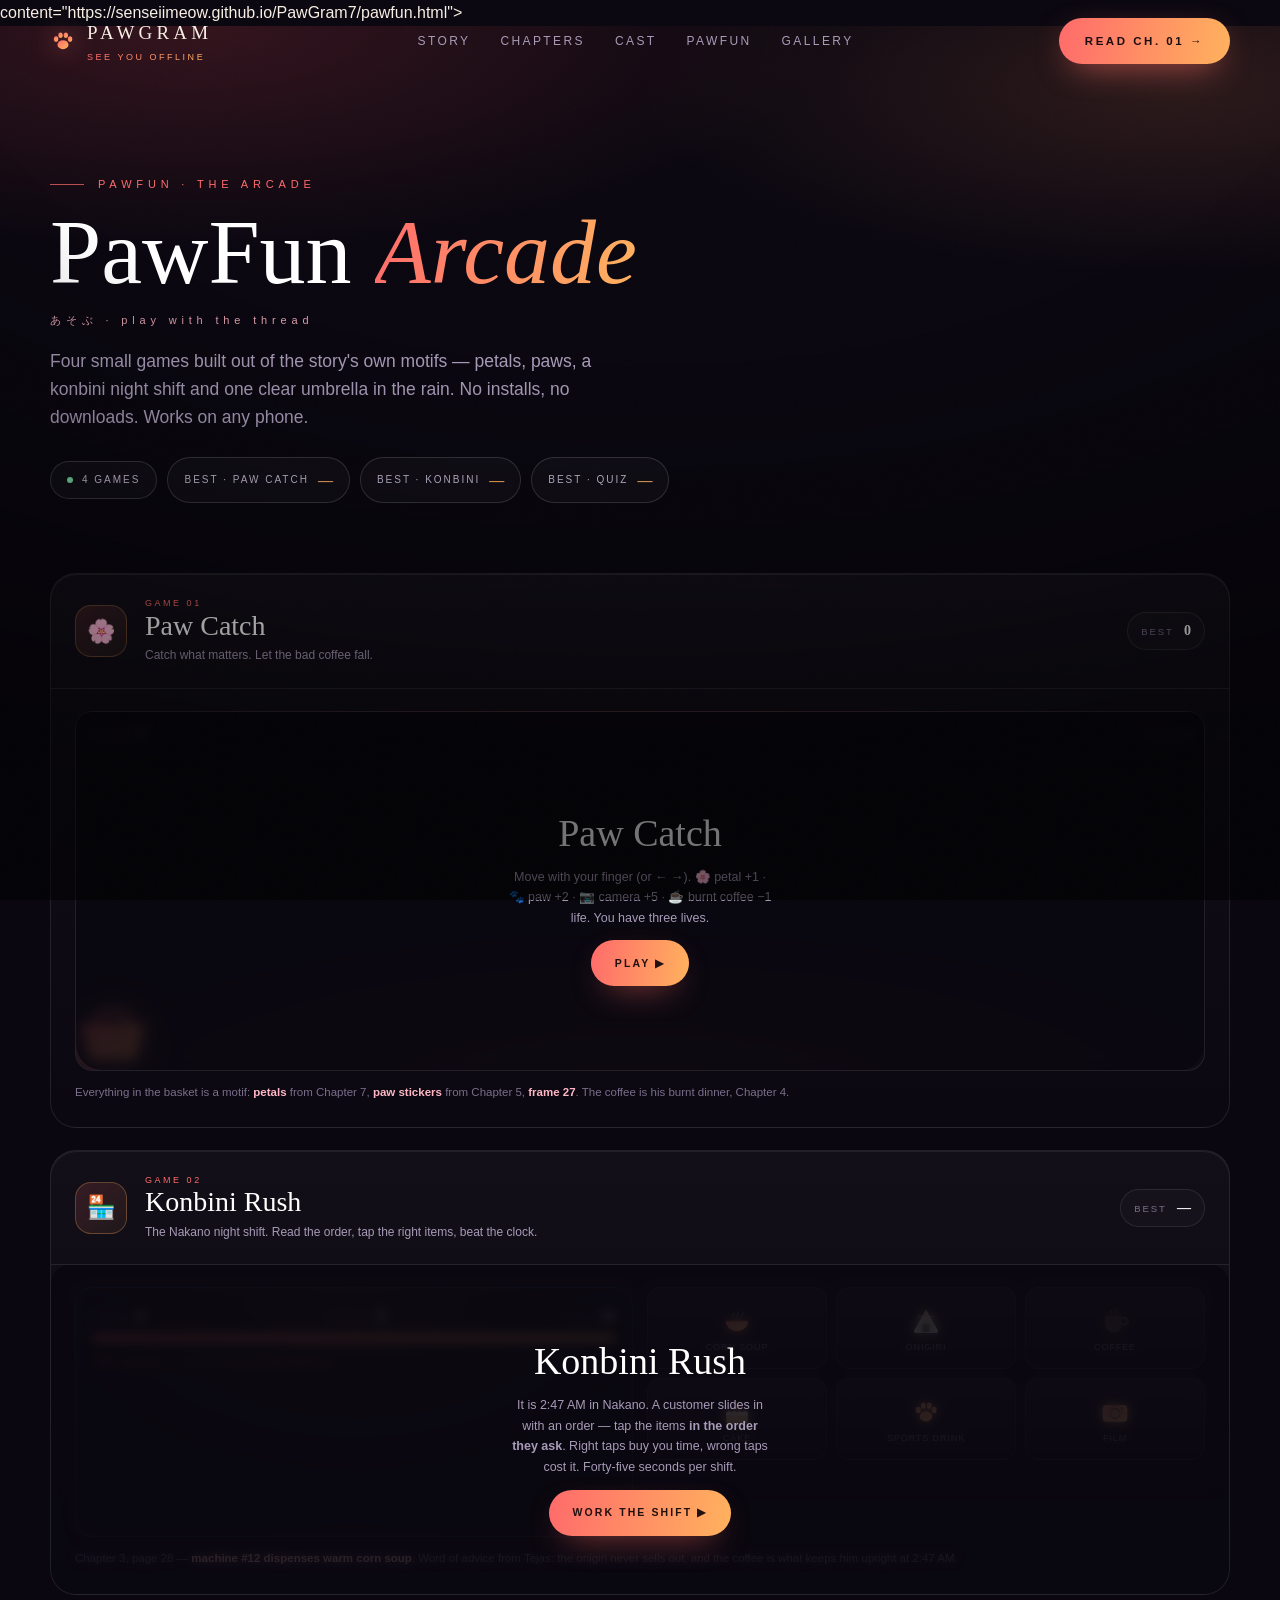
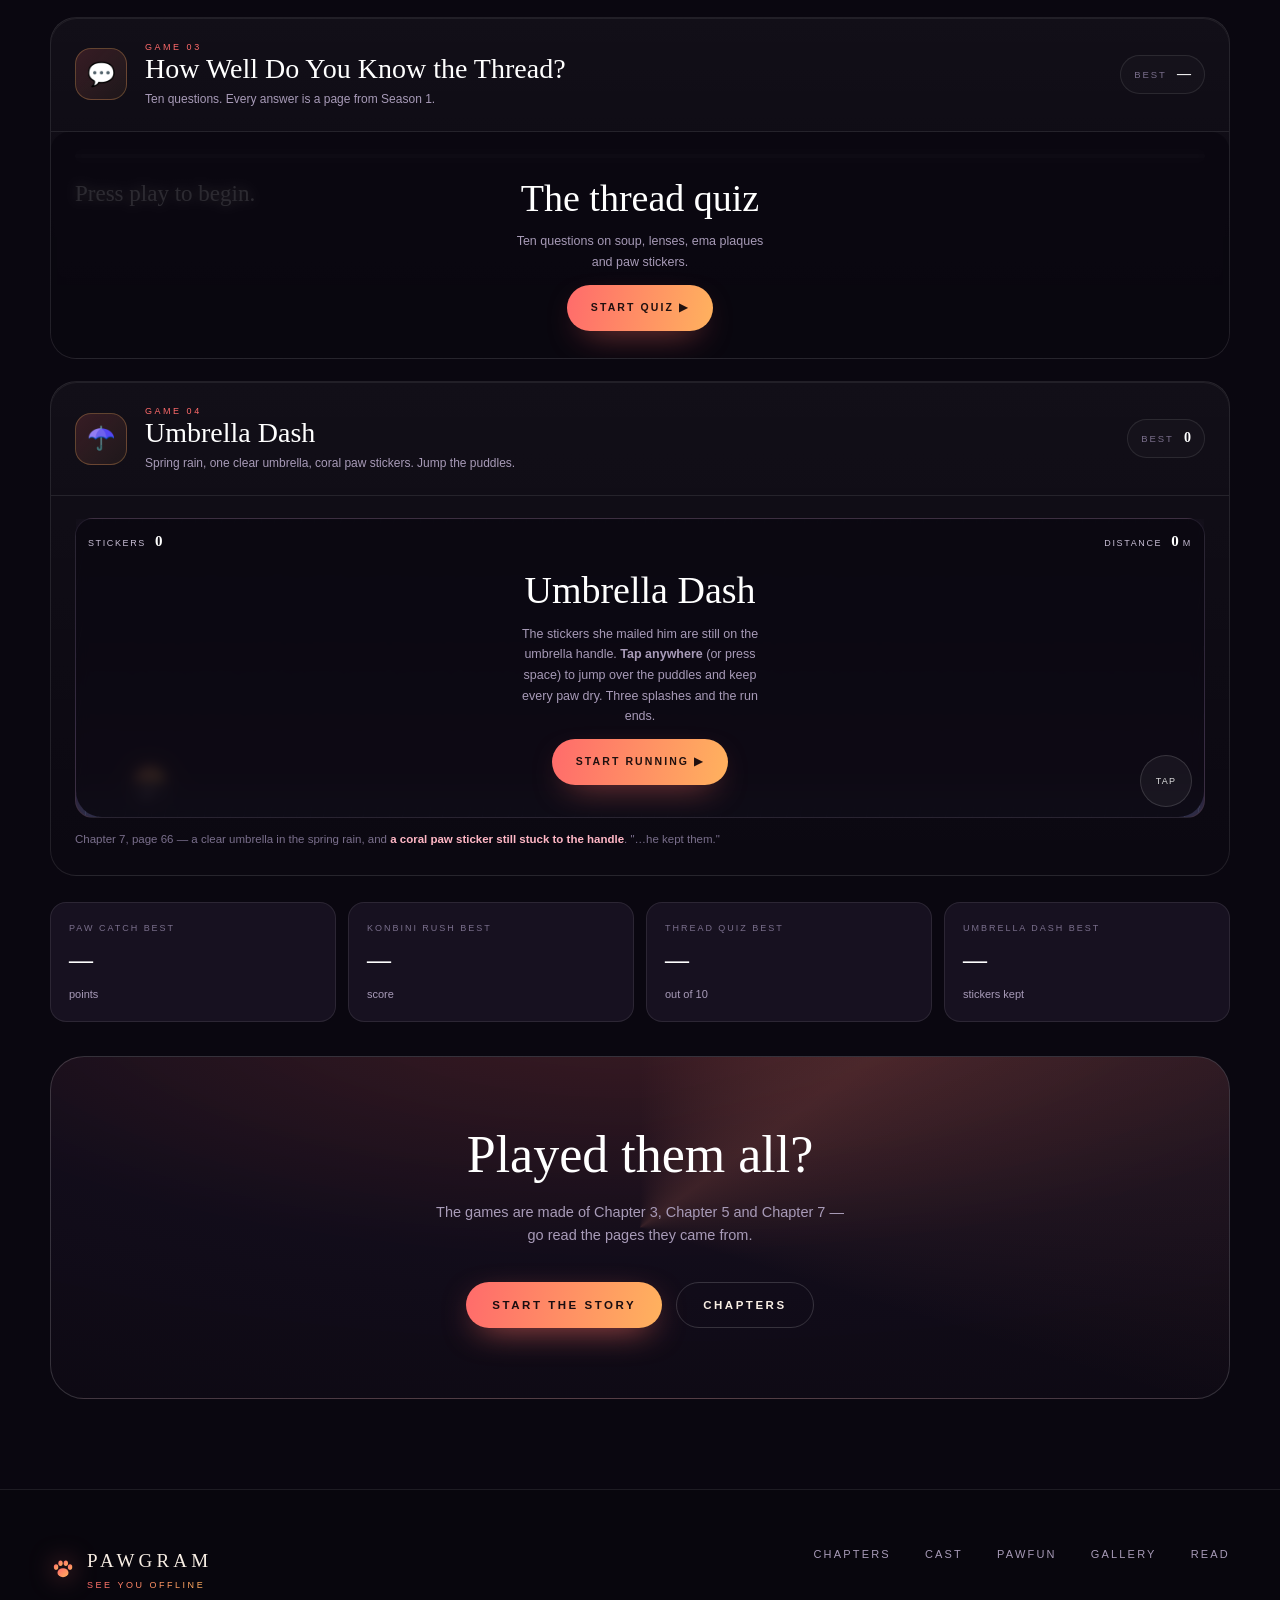
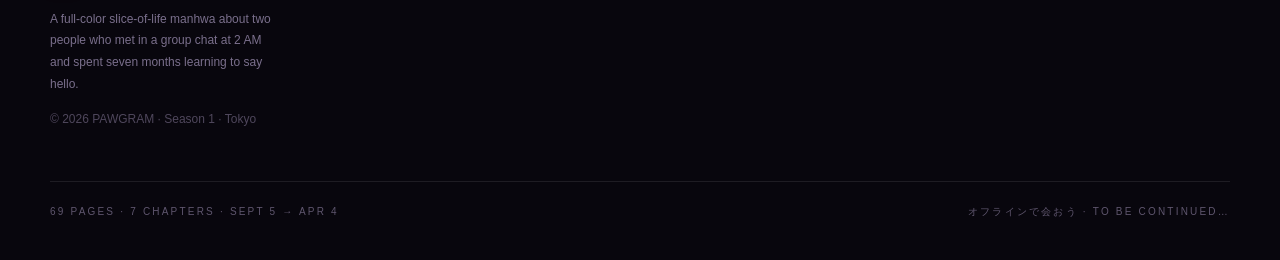
==== pawfun.html @ 1d36924c "Deploy site at root + SEO fixes - Move all site files from extracted/ to repo root so GitHub/Vercel " ====
<!DOCTYPE html>
<html lang="en"><head><meta charset="utf-8">
<meta name="viewport" content="width=device-width,initial-scale=1,viewport-fit=cover">
<title>PawFun — PAWGRAM · See You Offline</title>
<meta name="description" content="PAWGRAM — SEE YOU OFFLINE, a full-color manhwa about two strangers, seven months of messages, and one day under the sakura.">
<meta property="og:title" content="PawFun — PAWGRAM · See You Offline">
<meta property="og:description" content="PawFun arcade — 4 mini-games: Paw Catch, Konbini Rush, Thread Quiz, Umbrella Dash.">
<meta property="og:type" content="website">
<meta property="og:image" content="https://senseiimeow.github.io/PawGram7/art/logo-512.png">
<meta property="og:url" content="https://senseiimeow.github.io/PawGram7/pawfun.html">
<meta property="og:image:alt" content="PawFun — PAWGRAM · See You Offline">
content="https://senseiimeow.github.io/PawGram7/pawfun.html">
<meta name="twitter:card" content="summary_large_image">
<meta name="twitter:title" content="PawFun — PAWGRAM · See You Offline">
<meta name="twitter:description" content="PawFun arcade — 4 mini-games: Paw Catch, Konbini Rush, Thread Quiz, Umbrella Dash.">
<meta name="twitter:image" content="https://senseiimeow.github.io/PawGram7/art/logo-512.png">
<meta name="theme-color" content="#0a0710">
<meta name="color-scheme" content="dark">
<meta name="mobile-web-app-capable" content="yes">
<meta name="apple-mobile-web-app-capable" content="yes">
<meta name="apple-mobile-web-app-status-bar-style" content="black-translucent">
<meta name="apple-mobile-web-app-title" content="PAWGRAM">
<link rel="manifest" href="manifest.webmanifest">
<link rel="icon" href="data:image/svg+xml,%3Csvg xmlns='http://www.w3.org/2000/svg' viewBox='0 0 24 24'%3E%3Cdefs%3E%3ClinearGradient id='g' x1='0' y1='0' x2='1' y2='1'%3E%3Cstop offset='0' stop-color='%23ff6b6b'/%3E%3Cstop offset='1' stop-color='%23ffb25e'/%3E%3C/linearGradient%3E%3C/defs%3E%3Cellipse cx='12' cy='15.4' rx='5.1' ry='4.1' fill='url(%23g)'/%3E%3Cellipse cx='5.6' cy='10.2' rx='2.05' ry='2.6' fill='url(%23g)'/%3E%3Cellipse cx='9.7' cy='6.6' rx='2' ry='2.55' fill='url(%23g)'/%3E%3Cellipse cx='14.6' cy='6.6' rx='2' ry='2.55' fill='url(%23g)'/%3E%3Cellipse cx='18.5' cy='10.2' rx='2.05' ry='2.6' fill='url(%23g)'/%3E%3C/svg%3E">
<link rel="apple-touch-icon" href="art/apple-touch-icon.png">
<link rel="apple-touch-icon" href="art/apple-touch-icon.png"></head>
<body>
<div id="loader">
  <div class="lglow"></div>
  <div class="lstage">
    <div class="lorbit">
      <svg class="lring" viewBox="0 0 168 168" aria-hidden="true">
        <defs><linearGradient id="lgrad" x1="0" y1="0" x2="1" y2="1">
          <stop offset="0" stop-color="#ff6b6b"/><stop offset="0.55" stop-color="#ffb25e"/>
          <stop offset="1" stop-color="#ffb7c5"/></linearGradient></defs>
        <circle class="bg" cx="84" cy="84" r="80"/>
        <circle id="lring" class="fg" cx="84" cy="84" r="80"/>
      </svg>
      <span class="lpaw2"><svg width="26" height="26" viewBox="0 0 24 24" fill="none" aria-hidden="true">
  <defs><linearGradient id="pg" x1="0" y1="0" x2="1" y2="1">
    <stop offset="0" stop-color="#ff6b6b"/><stop offset="1" stop-color="#ffb25e"/></linearGradient></defs>
  <ellipse cx="12" cy="15.4" rx="5.1" ry="4.1" fill="url(#pg)"/>
  <ellipse cx="5.6" cy="10.2" rx="2.05" ry="2.6" fill="url(#pg)"/>
  <ellipse cx="9.7" cy="6.6" rx="2" ry="2.55" fill="url(#pg)"/>
  <ellipse cx="14.6" cy="6.6" rx="2" ry="2.55" fill="url(#pg)"/>
  <ellipse cx="18.5" cy="10.2" rx="2.05" ry="2.6" fill="url(#pg)"/>
</svg></span><span class="lpaw2"><svg width="26" height="26" viewBox="0 0 24 24" fill="none" aria-hidden="true">
  <defs><linearGradient id="pg" x1="0" y1="0" x2="1" y2="1">
    <stop offset="0" stop-color="#ff6b6b"/><stop offset="1" stop-color="#ffb25e"/></linearGradient></defs>
  <ellipse cx="12" cy="15.4" rx="5.1" ry="4.1" fill="url(#pg)"/>
  <ellipse cx="5.6" cy="10.2" rx="2.05" ry="2.6" fill="url(#pg)"/>
  <ellipse cx="9.7" cy="6.6" rx="2" ry="2.55" fill="url(#pg)"/>
  <ellipse cx="14.6" cy="6.6" rx="2" ry="2.55" fill="url(#pg)"/>
  <ellipse cx="18.5" cy="10.2" rx="2.05" ry="2.6" fill="url(#pg)"/>
</svg></span>
      <div class="lpaw"><svg width="26" height="26" viewBox="0 0 24 24" fill="none" aria-hidden="true">
  <defs><linearGradient id="pg" x1="0" y1="0" x2="1" y2="1">
    <stop offset="0" stop-color="#ff6b6b"/><stop offset="1" stop-color="#ffb25e"/></linearGradient></defs>
  <ellipse cx="12" cy="15.4" rx="5.1" ry="4.1" fill="url(#pg)"/>
  <ellipse cx="5.6" cy="10.2" rx="2.05" ry="2.6" fill="url(#pg)"/>
  <ellipse cx="9.7" cy="6.6" rx="2" ry="2.55" fill="url(#pg)"/>
  <ellipse cx="14.6" cy="6.6" rx="2" ry="2.55" fill="url(#pg)"/>
  <ellipse cx="18.5" cy="10.2" rx="2.05" ry="2.6" fill="url(#pg)"/>
</svg></div>
    </div>
    <div class="lname"><span style="animation-delay:0.55s">P</span><span style="animation-delay:0.62s">A</span><span style="animation-delay:0.69s">W</span><span style="animation-delay:0.76s">G</span><span style="animation-delay:0.83s">R</span><span style="animation-delay:0.90s">A</span><span style="animation-delay:0.97s">M</span></div>
    <div class="lsub">See You Offline · Season 1</div>
    <div class="lbar"><i id="lbar"></i></div>
    <div class="lpct" id="lpct">0%</div>
  </div>
  <div class="ltip">オフラインで会おう · loading the city</div>
</div>
<div id="prog"></div><div id="spot"></div><div id="petals"></div>
<div id="lb"><span class="x">✕</span><img alt="Enlarged page" decoding="async"></div>
<style>/* =========================================================
   PAWGRAM  ·  SEE YOU OFFLINE — Season 1
   Design system + motion language
   ========================================================= */
:root{
  --ink:#0a0710; --ink2:#120d1a; --card:#171120; --card2:#1e1629;
  --line:rgba(255,255,255,.09); --line2:rgba(255,255,255,.16);
  --coral:#ff6b6b; --amber:#ffb25e; --sakura:#ffb7c5; --plum:#8c2f39;
  --cream:#f8eee4; --mute:#a89bb8; --mute2:#7a6f8c;
  --grad:linear-gradient(100deg,var(--coral),var(--amber));
  --grad-soft:linear-gradient(135deg,rgba(255,107,107,.16),rgba(255,178,94,.06));
  --display:Georgia,"Times New Roman",serif;
  --sans:"Helvetica Neue",Helvetica,Arial,sans-serif;
  --r:18px;
  --ease:cubic-bezier(.19,1,.22,1);
}
*{margin:0;padding:0;box-sizing:border-box}
html{scroll-behavior:smooth}
body{
  background:var(--ink); color:var(--cream); font-family:var(--sans);
  -webkit-font-smoothing:antialiased; overflow-x:hidden; line-height:1.6;
}
::selection{background:rgba(255,107,107,.35);color:#fff}
img{max-width:100%;display:block}
a{color:inherit;text-decoration:none}
button{font:inherit;color:inherit;background:none;border:0;cursor:pointer}

/* ---------- grain + vignette ---------- */
body::before{
  content:"";position:fixed;inset:0;z-index:9;pointer-events:none;opacity:.05;
  background-image:url("data:image/svg+xml,%3Csvg xmlns='http://www.w3.org/2000/svg' width='160' height='160'%3E%3Cfilter id='n'%3E%3CfeTurbulence type='fractalNoise' baseFrequency='.85' numOctaves='3'/%3E%3C/filter%3E%3Crect width='160' height='160' filter='url(%23n)' opacity='.55'/%3E%3C/svg%3E");
  mix-blend-mode:overlay;
}
body::after{
  content:"";position:fixed;inset:0;z-index:8;pointer-events:none;
  background:radial-gradient(120% 90% at 50% 0%,transparent 45%,rgba(0,0,0,.55) 100%);
}

/* ---------- scroll progress ---------- */
#prog{position:fixed;top:0;left:0;height:2px;width:0;z-index:60;background:var(--grad);
  box-shadow:0 0 18px rgba(255,140,110,.8)}

/* ---------- cursor spotlight ---------- */
#spot{position:fixed;width:640px;height:640px;left:0;top:0;z-index:7;pointer-events:none;
  border-radius:50%;opacity:0;transition:opacity .6s;
  background:radial-gradient(circle,rgba(255,140,110,.10),rgba(255,178,94,.05) 40%,transparent 68%);
  transform:translate(-50%,-50%)}

/* ---------- shared layout ---------- */
.wrap{width:min(1180px,calc(100% - 44px));margin:0 auto;position:relative;z-index:2}
section{position:relative}
.kicker{font-size:11px;letter-spacing:.44em;text-transform:uppercase;color:var(--coral);
  display:flex;align-items:center;gap:14px}
.kicker::before{content:"";width:34px;height:1px;background:var(--coral);opacity:.7}
h2.big{font-family:var(--display);font-weight:400;font-size:clamp(30px,4.6vw,58px);
  line-height:1.05;letter-spacing:-.01em;margin:18px 0 0;color:#fff}
h2.big em{font-style:italic;background:var(--grad);-webkit-background-clip:text;background-clip:text;
  -webkit-text-fill-color:transparent}
.lede{color:var(--mute);font-size:clamp(15px,1.5vw,17.5px);max-width:62ch;margin-top:18px}

/* reveal on scroll */
.rv{opacity:0;transform:translateY(34px);filter:blur(6px);
  transition:opacity 1s var(--ease),transform 1.1s var(--ease),filter .9s var(--ease)}
.rv.in{opacity:1;transform:none;filter:blur(0)}
.rv.d1{transition-delay:.08s}.rv.d2{transition-delay:.16s}.rv.d3{transition-delay:.24s}
.rv.d4{transition-delay:.32s}.rv.d5{transition-delay:.4s}.rv.d6{transition-delay:.48s}

/* ---------- nav ---------- */
header.nav{position:fixed;top:0;left:0;right:0;z-index:50;padding:18px 0;
  transition:background .5s,backdrop-filter .5s,padding .5s,border-color .5s;
  border-bottom:1px solid transparent}
header.nav.solid{background:rgba(10,7,16,.72);backdrop-filter:blur(18px) saturate(1.4);
  border-bottom-color:var(--line);padding:12px 0}
.navin{display:flex;align-items:center;justify-content:space-between;gap:20px}
.logo{display:flex;align-items:center;gap:11px;font-family:var(--display);font-size:19px;
  letter-spacing:.22em;text-transform:uppercase}
.logo svg{flex:none;filter:drop-shadow(0 0 12px rgba(255,120,110,.55))}
.logo b{font-weight:400;background:var(--grad);-webkit-background-clip:text;background-clip:text;
  -webkit-text-fill-color:transparent;letter-spacing:.28em;font-size:9px;display:block;
  margin-top:2px;font-family:var(--sans)}
.navlinks{display:flex;gap:30px;font-size:12px;letter-spacing:.2em;text-transform:uppercase;color:var(--mute)}
.navlinks a{position:relative;padding:6px 0;transition:color .35s}
.navlinks a::after{content:"";position:absolute;left:0;bottom:0;height:1px;width:0;
  background:var(--grad);transition:width .45s var(--ease)}
.navlinks a:hover{color:#fff}.navlinks a:hover::after{width:100%}
.btn{display:inline-flex;align-items:center;gap:10px;padding:13px 26px;border-radius:999px;
  font-size:11.5px;letter-spacing:.22em;text-transform:uppercase;font-weight:600;
  background:var(--grad);color:#1a0d10;position:relative;overflow:hidden;
  box-shadow:0 10px 34px -12px rgba(255,110,100,.85);transition:transform .4s var(--ease),box-shadow .4s}
.btn::after{content:"";position:absolute;inset:0;background:linear-gradient(100deg,transparent 30%,rgba(255,255,255,.55),transparent 70%);
  transform:translateX(-130%);transition:transform .8s var(--ease)}
.btn:hover{transform:translateY(-2px) scale(1.02);box-shadow:0 16px 44px -12px rgba(255,110,100,.95)}
.btn:hover::after{transform:translateX(130%)}
.btn.ghost{background:transparent;color:var(--cream);border:1px solid var(--line2);box-shadow:none}
.btn.ghost:hover{border-color:rgba(255,178,94,.6);color:#fff;box-shadow:0 0 30px -8px rgba(255,178,94,.5)}
@media(max-width:900px){.navlinks{display:none}}

/* =========================================================
   HERO
   ========================================================= */
.hero{min-height:100svh;display:flex;align-items:center;overflow:hidden;
  background:radial-gradient(120% 80% at 70% 10%,#2a1830 0%,#150f1f 45%,#0a0710 80%)}
#tokyo{position:absolute;inset:0;width:100%;height:100%;z-index:0}
.hero .wrap{display:grid;grid-template-columns:1.08fr .92fr;gap:40px;align-items:center;
  padding:120px 0 80px;z-index:3}
.hero-txt{max-width:640px}
.hero h1{font-family:var(--display);font-weight:400;line-height:.92;letter-spacing:-.02em;
  font-size:clamp(48px,8.4vw,112px);margin:22px 0 0;color:#fff}
.hero h1 span{display:block;opacity:0;transform:translateY(60px) rotateX(40deg);filter:blur(14px);
  animation:popTitle 1.25s var(--ease) forwards}
.hero h1 span:nth-child(1){animation-delay:.15s}
.hero h1 span:nth-child(2){animation-delay:.34s;
  background:linear-gradient(100deg,#ff8a7a,#ffb25e 45%,#ffb7c5);
  -webkit-background-clip:text;background-clip:text;-webkit-text-fill-color:transparent}
@keyframes popTitle{to{opacity:1;transform:none;filter:blur(0)}}
.hero .jp{font-size:13px;letter-spacing:.5em;color:var(--sakura);opacity:.85;margin-top:20px;
  animation:fadeUp 1.2s .7s var(--ease) both}
@keyframes fadeUp{from{opacity:0;transform:translateY(16px)}to{opacity:1;transform:none}}
.hero .logline{color:#d6cbdc;font-size:clamp(14px,1.5vw,17px);line-height:1.75;margin-top:22px;
  max-width:52ch;animation:fadeUp 1.2s .85s var(--ease) both}
.hero .logline b{color:#fff;font-weight:600}
.hero-cta{display:flex;gap:14px;flex-wrap:wrap;margin-top:34px;
  animation:fadeUp 1.2s 1s var(--ease) both}
.hero-stats{display:flex;gap:34px;margin-top:44px;animation:fadeUp 1.2s 1.15s var(--ease) both;
  border-top:1px solid var(--line);padding-top:22px;max-width:520px}
.hero-stats div span{display:block;font-family:var(--display);font-size:28px;color:#fff;line-height:1}
.hero-stats div b{font-size:10px;letter-spacing:.26em;text-transform:uppercase;color:var(--mute2);
  font-weight:400;display:block;margin-top:7px}

/* phone mock */
.phonestage{position:relative;display:grid;place-items:center;animation:float 9s ease-in-out infinite}
@keyframes float{0%,100%{transform:translateY(0)}50%{transform:translateY(-18px)}}
.phone{width:min(320px,78vw);aspect-ratio:9/18.6;border-radius:42px;position:relative;
  background:linear-gradient(160deg,#2a2233,#100c18);padding:11px;
  box-shadow:0 40px 90px -30px rgba(0,0,0,.95),0 0 0 1px rgba(255,255,255,.11),
             inset 0 1px 0 rgba(255,255,255,.14);transform:rotate(-4deg)}
.phone::before{content:"";position:absolute;inset:-40px;border-radius:60px;z-index:-1;
  background:radial-gradient(circle at 50% 40%,rgba(255,110,100,.28),transparent 68%);filter:blur(26px)}
.screen{width:100%;height:100%;border-radius:32px;overflow:hidden;background:#0f0b15;
  display:flex;flex-direction:column;position:relative}
.notch{position:absolute;top:8px;left:50%;transform:translateX(-50%);width:76px;height:17px;
  background:#08060c;border-radius:12px;z-index:5}
.chatbar{display:flex;align-items:center;gap:10px;padding:26px 14px 12px;
  border-bottom:1px solid rgba(255,255,255,.07);background:rgba(23,17,32,.92);backdrop-filter:blur(8px)}
.avatar{width:32px;height:32px;border-radius:50%;background:var(--grad);display:grid;place-items:center;
  font-size:12px;color:#1a0d10;font-weight:700;flex:none;box-shadow:0 0 0 2px rgba(255,183,197,.35)}
.chatbar .who{font-size:11.5px;letter-spacing:.06em}
.chatbar .who small{display:block;font-size:9px;color:#7ad6a2;letter-spacing:.14em;margin-top:1px}
.chatbar .who small::before{content:"●";font-size:7px;margin-right:5px;animation:blink 2s infinite}
@keyframes blink{50%{opacity:.25}}
.chatlog{padding:14px 12px;display:flex;flex-direction:column;gap:8px;flex:1;overflow:hidden}
.msg{max-width:80%;font-size:11.5px;line-height:1.5;padding:9px 12px;border-radius:15px;
  opacity:0;transform:translateY(10px) scale(.96);animation:msgIn .6s var(--ease) forwards}
@keyframes msgIn{to{opacity:1;transform:none}}
.msg.them{background:#241c2f;color:#e8dfef;border-bottom-left-radius:5px;align-self:flex-start}
.msg.me{background:linear-gradient(100deg,var(--coral),var(--amber));color:#2a1214;font-weight:600;
  border-bottom-right-radius:5px;align-self:flex-end}
.msg small{display:block;font-size:8px;letter-spacing:.16em;opacity:.55;margin-top:4px;font-weight:400}
.typing{display:flex;gap:4px;padding:10px 13px;background:#241c2f;border-radius:15px;
  align-self:flex-start;width:fit-content;opacity:0;animation:msgIn .5s forwards}
.typing i{width:5px;height:5px;border-radius:50%;background:#a394b5;animation:tp 1.2s infinite}
.typing i:nth-child(2){animation-delay:.18s}.typing i:nth-child(3){animation-delay:.36s}
@keyframes tp{0%,60%,100%{opacity:.3;transform:translateY(0)}30%{opacity:1;transform:translateY(-3px)}}
.chatinput{margin:0 10px 12px;padding:9px 12px;border-radius:999px;background:#1d1628;
  border:1px solid rgba(255,255,255,.08);font-size:10px;color:#6f6480;display:flex;
  justify-content:space-between;align-items:center}
.chatinput b{width:20px;height:20px;border-radius:50%;background:var(--grad);display:grid;place-items:center;
  font-size:10px;color:#241014}
.float-tag{position:absolute;padding:8px 14px;border-radius:999px;font-size:10px;letter-spacing:.2em;
  text-transform:uppercase;background:rgba(23,17,32,.82);border:1px solid var(--line2);
  backdrop-filter:blur(10px);white-space:nowrap;box-shadow:0 8px 24px -10px #000}
.float-tag.a{top:6%;left:-6%;animation:float 7s ease-in-out infinite}
.float-tag.b{bottom:12%;right:-4%;animation:float 8.5s .8s ease-in-out infinite;color:var(--amber)}
.float-tag.c{top:44%;right:-12%;animation:float 10s .4s ease-in-out infinite;color:var(--sakura)}
@media(max-width:980px){
  .hero .wrap{grid-template-columns:1fr;padding-top:110px}
  .phonestage{margin-top:26px}.float-tag.c{display:none}
}
.scrollcue{position:absolute;bottom:26px;left:50%;transform:translateX(-50%);z-index:4;
  font-size:9.5px;letter-spacing:.42em;text-transform:uppercase;color:var(--mute2);
  display:grid;justify-items:center;gap:10px}
.scrollcue i{width:1px;height:44px;background:linear-gradient(var(--coral),transparent);position:relative;overflow:hidden}
.scrollcue i::after{content:"";position:absolute;top:-44px;left:0;width:1px;height:44px;
  background:var(--sakura);animation:cue 2.2s infinite}
@keyframes cue{to{top:44px}}

/* ---------- marquee ---------- */
.marquee{border-block:1px solid var(--line);background:linear-gradient(90deg,rgba(255,107,107,.05),rgba(255,178,94,.03));
  padding:16px 0;overflow:hidden;position:relative;z-index:3}
.mtrack{display:flex;gap:44px;width:max-content;animation:slide 38s linear infinite}
.marquee:hover .mtrack{animation-play-state:paused}
.mtrack span{font-family:var(--display);font-size:15px;letter-spacing:.34em;text-transform:uppercase;
  color:#b9aec9;display:flex;align-items:center;gap:44px;white-space:nowrap}
.mtrack span::after{content:"✦";color:var(--coral);font-size:11px}
@keyframes slide{to{transform:translateX(-50%)}}

/* ---------- about / numbers ---------- */
.about{padding:110px 0 90px}
.aboutgrid{display:grid;grid-template-columns:1fr 1fr;gap:60px;align-items:start}
.numbers{display:grid;grid-template-columns:1fr 1fr;gap:14px}
.num{padding:24px;border:1px solid var(--line);border-radius:var(--r);background:var(--card);
  position:relative;overflow:hidden;transition:transform .5s var(--ease),border-color .5s}
.num:hover{transform:translateY(-4px);border-color:rgba(255,178,94,.4)}
.num::before{content:"";position:absolute;inset:0;background:var(--grad-soft);opacity:0;transition:opacity .5s}
.num:hover::before{opacity:1}
.num b{font-family:var(--display);font-size:38px;font-weight:400;color:#fff;display:block;line-height:1}
.num small{font-size:9.5px;letter-spacing:.24em;text-transform:uppercase;color:var(--mute2);
  display:block;margin-top:10px}
@media(max-width:900px){.aboutgrid{grid-template-columns:1fr;gap:40px}}

/* ---------- cast ---------- */
.cast{padding:40px 0 110px}
.castgrid{display:grid;grid-template-columns:1fr 1fr;gap:26px;margin-top:52px}
.pcard{position:relative;border-radius:26px;overflow:hidden;border:1px solid var(--line);
  background:var(--card);transition:transform .7s var(--ease),box-shadow .7s var(--ease),border-color .5s;
  will-change:transform}
.pcard:hover{border-color:rgba(255,178,94,.45);box-shadow:0 40px 80px -50px rgba(255,120,110,.8)}
.pcard .artwrap{position:relative;aspect-ratio:4/3.4;overflow:hidden}
.pcard img{width:100%;height:100%;object-fit:cover;object-position:50% 22%;
  transition:transform 1.2s var(--ease),filter .8s}
.pcard:hover img{transform:scale(1.06);filter:saturate(1.1)}
.pcard .artwrap::after{content:"";position:absolute;inset:0;
  background:linear-gradient(180deg,transparent 30%,rgba(10,7,16,.55) 70%,var(--card) 100%)}
.pcard .cbody{position:relative;padding:0 28px 28px;margin-top:-64px;z-index:2}
.pcard .role{font-size:10px;letter-spacing:.32em;text-transform:uppercase;color:var(--coral)}
.pcard h3{font-family:var(--display);font-size:40px;font-weight:400;line-height:1;margin:10px 0 4px}
.pcard .handle{font-size:11.5px;color:var(--amber);letter-spacing:.12em}
.pcard p{color:var(--mute);font-size:13.5px;margin-top:14px;line-height:1.7}
.specs{display:flex;flex-wrap:wrap;gap:8px;margin-top:16px}
.specs span{font-size:9.5px;letter-spacing:.16em;text-transform:uppercase;padding:6px 11px;
  border-radius:999px;border:1px solid var(--line);color:#c4b8d2;background:rgba(255,255,255,.02)}
.hbar{margin-top:20px}
.hbar .row{display:flex;align-items:center;gap:12px;margin-top:9px;font-size:10px;
  letter-spacing:.16em;text-transform:uppercase;color:var(--mute2)}
.hbar .track{flex:1;height:4px;border-radius:4px;background:rgba(255,255,255,.07);overflow:hidden}
.hbar .fill{height:100%;border-radius:4px;width:0;background:var(--grad);
  transition:width 1.6s var(--ease)}
.hbar.in .fill{width:var(--w)}
@media(max-width:820px){.castgrid{grid-template-columns:1fr}}

/* ---------- chat feature ---------- */
.chatsec{padding:110px 0;background:
  radial-gradient(80% 60% at 50% 0%,rgba(140,47,57,.22),transparent 70%);position:relative;overflow:hidden}
.chatsec .wrap{display:grid;grid-template-columns:.9fr 1.1fr;gap:56px;align-items:center}
.bubbles{display:flex;flex-direction:column;gap:12px;max-width:520px}
.bub{max-width:86%;padding:14px 18px;border-radius:18px;font-size:13.5px;line-height:1.6;
  border:1px solid var(--line);background:var(--card);color:#ded3e8;position:relative;
  opacity:0;transform:translateY(18px) scale(.97);transition:opacity .7s var(--ease),transform .7s var(--ease)}
.bub.in{opacity:1;transform:none}
.bub.me{align-self:flex-end;background:linear-gradient(100deg,rgba(255,107,107,.9),rgba(255,178,94,.85));
  color:#2b1214;border:0;font-weight:600;border-bottom-right-radius:6px}
.bub.them{border-bottom-left-radius:6px}
.bub .t{display:block;font-size:9px;letter-spacing:.18em;opacity:.5;margin-top:7px;font-weight:400}
@media(max-width:900px){.chatsec .wrap{grid-template-columns:1fr}}

/* ---------- chapters rail ---------- */
.chapters{padding:100px 0 40px}
.rail{display:flex;gap:18px;overflow-x:auto;padding:44px 0 26px;scroll-snap-type:x mandatory;
  scrollbar-width:thin;scrollbar-color:rgba(255,178,94,.5) transparent}
.rail::-webkit-scrollbar{height:4px}
.rail::-webkit-scrollbar-thumb{background:rgba(255,178,94,.5);border-radius:4px}
.chip{flex:0 0 300px;scroll-snap-align:center;border-radius:22px;padding:24px;position:relative;
  overflow:hidden;border:1px solid var(--line);background:var(--card);
  transition:transform .55s var(--ease),border-color .5s;display:flex;flex-direction:column;
  min-height:330px;isolation:isolate}
.chip:hover{transform:translateY(-8px);border-color:rgba(255,255,255,.24)}
.chip .wash{position:absolute;inset:0;z-index:-1;opacity:.2;transition:opacity .6s,transform .9s var(--ease);
  background:var(--wash)}
.chip:hover .wash{opacity:.34;transform:scale(1.08)}
.chip .pgnum{font-family:var(--display);font-size:13px;letter-spacing:.3em;color:#fff;opacity:.8}
.chip h4{font-family:var(--display);font-size:30px;font-weight:400;line-height:1.05;margin:14px 0 8px}
.chip .when{font-size:9.5px;letter-spacing:.24em;text-transform:uppercase;color:var(--sakura);opacity:.9}
.chip p{font-size:12.5px;color:#c9bfd6;line-height:1.65;margin-top:12px;flex:1}
.chip .go{display:inline-flex;align-items:center;gap:8px;font-size:10.5px;letter-spacing:.24em;
  text-transform:uppercase;margin-top:16px;color:var(--amber);transition:gap .4s}
.chip:hover .go{gap:14px}
.chip .thumb{position:absolute;right:-18px;bottom:-18px;width:130px;border-radius:12px;opacity:.28;
  transform:rotate(-7deg);transition:opacity .6s,transform .8s var(--ease);box-shadow:0 20px 40px -20px #000}
.chip:hover .thumb{opacity:.5;transform:rotate(-3deg) scale(1.05)}
.railnote{font-size:11px;letter-spacing:.22em;text-transform:uppercase;color:var(--mute2);margin-top:6px}

/* ---------- motifs ---------- */
.motifs{padding:110px 0}
.motifgrid{display:grid;grid-template-columns:repeat(auto-fit,minmax(230px,1fr));gap:14px;margin-top:48px}
.motif{padding:26px 22px;border-radius:18px;border:1px solid var(--line);background:
  linear-gradient(180deg,rgba(255,255,255,.028),transparent);position:relative;overflow:hidden;
  transition:transform .5s var(--ease),border-color .4s,background .5s}
.motif:hover{transform:translateY(-5px);border-color:rgba(255,183,197,.4)}
.motif .ic{font-size:22px;display:block;margin-bottom:14px;filter:drop-shadow(0 0 14px rgba(255,150,140,.5))}
.motif b{display:block;font-family:var(--display);font-size:18px;font-weight:400;color:#fff;margin-bottom:8px}
.motif small{color:var(--mute);font-size:12.5px;line-height:1.6;display:block}
.motif::after{content:"";position:absolute;width:120px;height:120px;right:-50px;top:-50px;border-radius:50%;
  background:radial-gradient(circle,rgba(255,107,107,.35),transparent 70%);opacity:0;transition:opacity .5s}
.motif:hover::after{opacity:1}

/* ---------- gallery ---------- */
.gallery{padding:70px 0 110px}
.gal{columns:3;column-gap:14px;margin-top:46px}
.gitem{break-inside:avoid;margin-bottom:14px;border-radius:16px;overflow:hidden;position:relative;
  border:1px solid var(--line);cursor:zoom-in}
.gitem img{width:100%;transition:transform 1s var(--ease),filter .6s}
.gitem:hover img{transform:scale(1.05);filter:brightness(.78)}
.gitem figcaption{position:absolute;left:0;right:0;bottom:0;padding:22px 16px 14px;
  font-size:9.5px;letter-spacing:.22em;text-transform:uppercase;color:#fff;
  background:linear-gradient(transparent,rgba(0,0,0,.8));opacity:0;transform:translateY(10px);
  transition:opacity .5s,transform .5s var(--ease)}
.gitem:hover figcaption{opacity:1;transform:none}
@media(max-width:900px){.gal{columns:2}}
@media(max-width:560px){.gal{columns:1}}

/* ---------- lightbox ---------- */
#lb{position:fixed;inset:0;z-index:80;background:rgba(6,4,10,.92);backdrop-filter:blur(14px);
  display:grid;place-items:center;padding:30px;opacity:0;pointer-events:none;transition:opacity .45s}
#lb.on{opacity:1;pointer-events:auto}
#lb img{max-height:88vh;width:auto;border-radius:14px;box-shadow:0 40px 120px -30px #000;
  transform:scale(.94);transition:transform .55s var(--ease)}
#lb.on img{transform:none}
#lb .x{position:absolute;top:22px;right:26px;font-size:26px;color:#fff;opacity:.7}
#lb .x:hover{opacity:1}

/* ---------- quote ---------- */
.quote{padding:120px 0;text-align:center;position:relative;overflow:hidden}
.quote::before{content:"";position:absolute;width:700px;height:700px;left:50%;top:50%;
  transform:translate(-50%,-50%);border-radius:50%;
  background:radial-gradient(circle,rgba(140,47,57,.3),transparent 65%);filter:blur(30px)}
.quote blockquote{font-family:var(--display);font-style:italic;font-size:clamp(24px,3.6vw,46px);
  line-height:1.3;color:#fff;max-width:20ch;margin:0 auto;position:relative}
.quote blockquote em{background:var(--grad);-webkit-background-clip:text;background-clip:text;
  -webkit-text-fill-color:transparent;font-style:normal}
.quote cite{display:block;margin-top:26px;font-size:10.5px;letter-spacing:.34em;
  text-transform:uppercase;color:var(--mute2);font-style:normal}

/* ---------- CTA ---------- */
.cta{padding:20px 0 120px}
.ctabox{border-radius:34px;padding:70px 44px;text-align:center;position:relative;overflow:hidden;
  border:1px solid var(--line2);
  background:radial-gradient(120% 140% at 50% -20%,rgba(255,107,107,.22),rgba(20,14,28,.9) 55%,#0d0913)}
.ctabox::before{content:"";position:absolute;inset:-50%;background:
  conic-gradient(from 0deg,transparent,rgba(255,140,110,.14),transparent 30%);
  animation:spin 16s linear infinite}
@keyframes spin{to{transform:rotate(360deg)}}
.ctabox > *{position:relative}
.ctabox h2{font-family:var(--display);font-size:clamp(28px,4.4vw,52px);font-weight:400;line-height:1.08;color:#fff}
.ctabox p{color:var(--mute);margin:18px auto 0;max-width:52ch;font-size:14.5px}
.ctabox .row{display:flex;gap:14px;justify-content:center;flex-wrap:wrap;margin-top:34px}

/* ---------- footer ---------- */
footer.site{border-top:1px solid var(--line);padding:56px 0 40px;background:#08060d}
.fgrid{display:flex;justify-content:space-between;gap:40px;flex-wrap:wrap;align-items:flex-start}
.fgrid p{color:var(--mute2);font-size:12px;max-width:34ch;line-height:1.8}
.flinks{display:flex;gap:34px;flex-wrap:wrap;font-size:11px;letter-spacing:.2em;
  text-transform:uppercase;color:var(--mute)}
.flinks a:hover{color:var(--amber)}
.fbot{margin-top:40px;padding-top:22px;border-top:1px solid var(--line);display:flex;
  justify-content:space-between;gap:20px;flex-wrap:wrap;font-size:10px;letter-spacing:.22em;
  text-transform:uppercase;color:#5f566e}

/* ---------- petals layer ---------- */
#petals{position:fixed;inset:0;z-index:6;pointer-events:none;overflow:hidden}
#petals i{position:absolute;top:-24px;width:11px;height:11px;background:var(--sakura);
  border-radius:11px 2px 11px 2px;opacity:.5;animation:fall linear infinite}
@keyframes fall{
  0%{transform:translate3d(0,0,0) rotate(0deg);opacity:0}
  10%{opacity:.55}
  100%{transform:translate3d(60px,105vh,0) rotate(520deg);opacity:0}
}

/* ---------- sub-page hero ---------- */
.phero{padding:170px 0 60px;position:relative;overflow:hidden;
  background:radial-gradient(90% 70% at 20% 0%,rgba(140,47,57,.3),transparent 60%),
             radial-gradient(80% 60% at 90% 10%,rgba(255,140,90,.12),transparent 60%)}
.phero h1{font-family:var(--display);font-size:clamp(38px,7vw,86px);font-weight:400;line-height:.95;
  margin:18px 0 0;color:#fff}
.phero h1 em{font-style:italic;background:var(--grad);-webkit-background-clip:text;
  background-clip:text;-webkit-text-fill-color:transparent}

/* ---------- chapter list page ---------- */
.chrow{display:grid;grid-template-columns:88px 1fr 190px;gap:26px;align-items:center;
  padding:30px 26px;border:1px solid var(--line);border-radius:20px;margin-bottom:12px;
  background:var(--card);position:relative;overflow:hidden;
  transition:transform .5s var(--ease),border-color .4s}
.chrow:hover{transform:translateX(6px);border-color:rgba(255,255,255,.22)}
.chrow .wash{position:absolute;inset:0;z-index:0;opacity:.16;background:var(--wash);
  transition:opacity .5s}
.chrow:hover .wash{opacity:.3}
.chrow > *{position:relative;z-index:1}
.chrow .n{font-family:var(--display);font-size:44px;color:#fff;opacity:.9;line-height:1}
.chrow h3{font-family:var(--display);font-size:26px;font-weight:400;color:#fff}
.chrow .when{font-size:9.5px;letter-spacing:.24em;text-transform:uppercase;color:var(--sakura);margin-top:5px}
.chrow p{color:var(--mute);font-size:13px;margin-top:9px;line-height:1.6;max-width:60ch}
.chrow .end{text-align:right}
.chrow .end small{display:block;font-size:9.5px;letter-spacing:.2em;color:var(--mute2);
  text-transform:uppercase;margin-bottom:10px}
@media(max-width:760px){.chrow{grid-template-columns:56px 1fr;gap:16px}
  .chrow .end{grid-column:1/-1;text-align:left}.chrow .n{font-size:32px}}

/* ---------- character page ---------- */
.chcard{display:grid;grid-template-columns:.85fr 1.15fr;gap:44px;align-items:center;
  padding:40px 0;border-bottom:1px solid var(--line)}
.chcard:last-child{border-bottom:0}
.chcard .img{border-radius:22px;overflow:hidden;border:1px solid var(--line);position:relative}
.chcard .img img{width:100%;transition:transform 1.1s var(--ease)}
.chcard:hover .img img{transform:scale(1.04)}
.chcard h3{font-family:var(--display);font-size:clamp(30px,4.4vw,52px);font-weight:400;line-height:1;color:#fff}
.chcard .role{font-size:10px;letter-spacing:.3em;text-transform:uppercase;color:var(--coral);margin-bottom:10px}
.chcard p{color:var(--mute);margin-top:16px;font-size:14px;line-height:1.8;max-width:56ch}
.dl{display:grid;grid-template-columns:1fr 1fr;gap:10px 26px;margin-top:24px;font-size:12.5px}
.dl div{display:flex;justify-content:space-between;gap:12px;border-bottom:1px dashed rgba(255,255,255,.1);
  padding-bottom:8px}
.dl b{color:var(--mute2);font-weight:400;letter-spacing:.12em;text-transform:uppercase;font-size:9.5px}
.dl span{color:#e5dbea;text-align:right}
@media(max-width:820px){.chcard{grid-template-columns:1fr;gap:24px}}
.strays{display:grid;grid-template-columns:repeat(auto-fit,minmax(210px,1fr));gap:14px;margin-top:44px}
.stray{padding:22px;border-radius:16px;border:1px solid var(--line);background:var(--card);
  transition:transform .45s var(--ease),border-color .4s}
.stray:hover{transform:translateY(-5px);border-color:rgba(255,183,197,.4)}
.stray .h{font-size:12px;letter-spacing:.1em;color:var(--amber)}
.stray b{display:block;font-family:var(--display);font-size:21px;font-weight:400;margin:8px 0 6px}
.stray small{color:var(--mute);font-size:12px;line-height:1.6}
.swatches{display:flex;gap:10px;flex-wrap:wrap;margin-top:26px}
.sw{width:64px;text-align:center}
.sw i{display:block;height:44px;border-radius:10px;border:1px solid var(--line)}
.sw small{font-size:8.5px;letter-spacing:.12em;text-transform:uppercase;color:var(--mute2);margin-top:6px;display:block}

/* ---------- reduced motion ---------- */
@media(prefers-reduced-motion:reduce){
  *{animation-duration:.001s!important;animation-iteration-count:1!important;
    transition-duration:.001s!important;scroll-behavior:auto!important}
  .rv{opacity:1;transform:none;filter:none}
  .hero h1 span{opacity:1;transform:none;filter:none}
}

/* =========================================================
   FINISHING TOUCHES — intro curtain, typewriter, extras
   ========================================================= */
#intro{position:fixed;inset:0;z-index:95;background:#07050c;display:grid;place-items:center;
  transition:opacity .9s var(--ease),transform 1.1s var(--ease);overflow:hidden}
#intro.done{opacity:0;transform:scale(1.06);pointer-events:none}
#intro .mark{display:grid;place-items:center;gap:18px;text-align:center}
#intro svg{animation:breathe 2.4s ease-in-out infinite}
@keyframes breathe{0%,100%{transform:scale(1);filter:drop-shadow(0 0 10px rgba(255,110,100,.4))}
  50%{transform:scale(1.12);filter:drop-shadow(0 0 26px rgba(255,140,110,.85))}}
#intro .nm{font-family:var(--display);font-size:15px;letter-spacing:.62em;text-transform:uppercase;
  color:#fff;opacity:.9;padding-left:.62em}
#intro .ln{width:0;height:2px;background:var(--grad);border-radius:2px;animation:grow 1.15s .15s var(--ease) forwards}
@keyframes grow{to{width:170px}}
#intro .sub{font-size:8.5px;letter-spacing:.44em;text-transform:uppercase;color:#6d6382;opacity:0;
  animation:fadeUp .8s .9s both}
.tw{border-right:1.5px solid var(--coral);padding-right:2px;animation:caret 1s step-end infinite}
@keyframes caret{50%{border-color:transparent}}
.parallax{will-change:transform}
.badge{display:inline-flex;align-items:center;gap:8px;padding:7px 14px;border-radius:999px;
  font-size:9.5px;letter-spacing:.24em;text-transform:uppercase;border:1px solid rgba(255,183,197,.34);
  color:var(--sakura);background:rgba(255,183,197,.06);margin-bottom:16px}
.badge i{width:5px;height:5px;border-radius:50%;background:#7ad6a2;animation:blink 2s infinite}
.hoverglow{position:relative}
.hoverglow::after{content:"";position:absolute;inset:-1px;border-radius:inherit;pointer-events:none;
  opacity:0;transition:opacity .5s;box-shadow:0 0 0 1px rgba(255,178,94,.5),
  inset 0 0 40px -10px rgba(255,140,110,.5)}
.hoverglow:hover::after{opacity:1}

/* =========================================================
   LOADER 2.0 — premium paw orbit splash
   ========================================================= */
#loader{position:fixed;inset:0;z-index:99;display:grid;place-items:center;overflow:hidden;
  background:radial-gradient(120% 90% at 50% 42%,#241428 0%,#140d1c 46%,#07050c 100%);
  transition:opacity .75s var(--ease),visibility .75s}
#loader.gone{opacity:0;visibility:hidden}
#loader .lglow{position:absolute;width:min(720px,120vw);aspect-ratio:1;border-radius:50%;
  background:radial-gradient(circle,rgba(255,120,100,.22),rgba(255,178,94,.07) 42%,transparent 66%);
  filter:blur(28px);animation:lpulse 3.4s ease-in-out infinite}
@keyframes lpulse{0%,100%{transform:scale(.92);opacity:.7}50%{transform:scale(1.08);opacity:1}}
#loader .lstage{position:relative;display:grid;place-items:center;gap:0;text-align:center}
#loader .lorbit{position:relative;width:168px;height:168px;display:grid;place-items:center}
#loader svg.lring{position:absolute;inset:0;width:100%;height:100%;transform:rotate(-90deg)}
#loader svg.lring circle{fill:none;stroke-width:2;stroke-linecap:round}
#loader svg.lring .bg{stroke:rgba(255,255,255,.07)}
#loader svg.lring .fg{stroke:url(#lgrad);stroke-dasharray:502;stroke-dashoffset:502;
  filter:drop-shadow(0 0 8px rgba(255,130,110,.85));transition:stroke-dashoffset .35s linear}
#loader .lpaw{width:62px;height:62px;animation:lbreathe 2.6s ease-in-out infinite}
@keyframes lbreathe{0%,100%{transform:scale(1) rotate(-3deg);filter:drop-shadow(0 0 12px rgba(255,120,110,.55))}
  50%{transform:scale(1.09) rotate(3deg);filter:drop-shadow(0 0 30px rgba(255,150,120,.95))}}
#loader .lpaw2{position:absolute;left:50%;top:50%;width:15px;height:15px;opacity:.55;
  margin:-7.5px 0 0 -7.5px;animation:lorbit2 5.5s linear infinite}
#loader .lpaw2:nth-of-type(1){animation-delay:0s}
#loader .lpaw2:nth-of-type(2){animation-delay:-2.75s;width:10px;height:10px;opacity:.3;
  margin:-5px 0 0 -5px;animation-duration:7.5s}
@keyframes lorbit2{
  0%{transform:rotate(0deg) translateX(84px) rotate(0deg)}
  100%{transform:rotate(360deg) translateX(84px) rotate(-360deg)}}
#loader .lname{font-family:var(--display);font-size:clamp(26px,7vw,40px);letter-spacing:.42em;
  color:#fff;margin-top:30px;padding-left:.42em;display:flex;justify-content:center}
#loader .lname span{opacity:0;transform:translateY(14px);animation:lchar .6s var(--ease) forwards}
@keyframes lchar{to{opacity:1;transform:none}}
#loader .lsub{font-size:8.5px;letter-spacing:.52em;text-transform:uppercase;color:#8a7f9c;
  margin-top:14px;padding-left:.52em;opacity:0;animation:fadeUp .9s .55s both}
#loader .lbar{width:min(260px,64vw);height:2px;border-radius:2px;background:rgba(255,255,255,.09);
  margin-top:26px;overflow:hidden;position:relative}
#loader .lbar i{position:absolute;inset:0;width:0%;border-radius:2px;background:var(--grad);
  box-shadow:0 0 14px rgba(255,130,110,.9);transition:width .3s linear}
#loader .lpct{font-size:9px;letter-spacing:.36em;color:#6d6382;margin-top:14px;
  font-variant-numeric:tabular-nums}
#loader .ltip{position:absolute;bottom:34px;left:0;right:0;text-align:center;font-size:8.5px;
  letter-spacing:.4em;text-transform:uppercase;color:#4a4258;opacity:0;animation:fadeUp 1s 1.1s both}

/* =========================================================
   RESPONSIVE / ANDROID
   ========================================================= */
html{-webkit-text-size-adjust:100%}
body{-webkit-tap-highlight-color:transparent;overscroll-behavior-y:contain}
.hero{min-height:100vh;min-height:100svh}
img{height:auto}
.btn{min-height:46px}
@media(hover:none){#spot{display:none}}

/* nav: mobile drawer */
.burger{display:none;width:44px;height:44px;border-radius:12px;border:1px solid var(--line2);
  place-items:center;gap:4px;flex:none}
.burger i{display:block;width:16px;height:1.5px;background:var(--cream);border-radius:2px;
  transition:transform .4s var(--ease),opacity .3s}
.burger.open i:nth-child(1){transform:translateY(5.5px) rotate(45deg)}
.burger.open i:nth-child(2){opacity:0}
.burger.open i:nth-child(3){transform:translateY(-5.5px) rotate(-45deg)}
#drawer{position:fixed;inset:0;z-index:45;background:rgba(8,6,13,.96);backdrop-filter:blur(20px);
  display:grid;place-content:center;gap:6px;text-align:center;opacity:0;visibility:hidden;
  transition:opacity .4s var(--ease),visibility .4s}
#drawer.open{opacity:1;visibility:visible}
#drawer a{font-family:var(--display);font-size:clamp(28px,9vw,40px);padding:14px 30px;color:#efe9e2;
  opacity:0;transform:translateY(18px);transition:opacity .5s var(--ease),transform .5s var(--ease)}
#drawer.open a{opacity:1;transform:none}
#drawer.open a:nth-child(1){transition-delay:.05s}
#drawer.open a:nth-child(2){transition-delay:.11s}
#drawer.open a:nth-child(3){transition-delay:.17s}
#drawer.open a:nth-child(4){transition-delay:.23s}
#drawer.open a:nth-child(5){transition-delay:.29s}
#drawer a:active{color:var(--amber)}
#drawer .dclose{position:absolute;top:20px;right:20px;font-size:24px;color:#8a7f9c}

@media(max-width:980px){
  .burger{display:grid}
  .navlinks{display:none}
  header.nav .btn{display:none}
  .wrap{width:calc(100% - 34px)}
  .hero .wrap{padding:96px 0 60px;gap:26px}
  .hero{align-items:flex-start}
  .hero h1{font-size:clamp(44px,13vw,72px);line-height:.95}
  .hero .jp{font-size:11px;letter-spacing:.34em;margin-top:14px}
  .hero .logline{font-size:14.5px;margin-top:18px}
  .hero-cta{gap:10px;margin-top:26px}
  .hero-cta .btn{flex:1 1 46%;justify-content:center;padding:13px 18px;font-size:10.5px}
  .hero-stats{display:grid;grid-template-columns:1fr 1fr;gap:16px 20px;margin-top:32px;max-width:none}
  .hero-stats div span{font-size:24px}
  .phone{width:min(272px,72vw);transform:none}
  .phone::before{inset:-24px}
  .float-tag{font-size:8.5px;padding:6px 11px}
  .float-tag.a{left:2%}.float-tag.b{right:2%}
  .phonestage{margin-top:14px;animation:none}
  .scrollcue{display:none}
  .marquee{padding:12px 0}
  .mtrack span{font-size:12px;gap:30px}
  .mtrack{gap:30px;animation-duration:26s}
  .about,.chatsec,.motifs{padding:74px 0}
  .cast{padding:20px 0 70px}
  .chapters{padding:70px 0 26px}
  h2.big{font-size:clamp(28px,8vw,40px)}
  .lede{font-size:14.5px}
  .numbers{grid-template-columns:1fr 1fr;gap:10px}
  .num{padding:18px}
  .num b{font-size:30px}
  .castgrid{gap:16px;margin-top:34px}
  .pcard .artwrap{aspect-ratio:1/1.15}
  .pcard .cbody{padding:0 20px 22px;margin-top:-52px}
  .pcard h3{font-size:32px}
  .pcard p{font-size:13px}
  .bub{max-width:92%;font-size:13px;padding:12px 15px}
  .rail{gap:12px;padding:30px 4px 18px}
  .chip{flex:0 0 84vw;min-height:300px;padding:20px}
  .chip h4{font-size:26px}
  .motifgrid{grid-template-columns:1fr 1fr;gap:10px;margin-top:30px}
  .motif{padding:18px 15px}
  .motif b{font-size:15.5px}
  .motif small{font-size:11.5px}
  .gal{columns:2;column-gap:10px;margin-top:30px}
  .gitem{margin-bottom:10px}
  .quote{padding:80px 0}
  .ctabox{padding:44px 22px;border-radius:26px}
  .cta{padding:10px 0 80px}
  .chrow{padding:22px 18px;gap:14px}
  .chrow h3{font-size:22px}
  .chrow p{font-size:12.5px}
  .phero{padding:120px 0 40px}
  .chcard{padding:30px 0;gap:22px}
  .dl{grid-template-columns:1fr}
  .strays{grid-template-columns:1fr 1fr;gap:10px}
  .stray{padding:16px}
  footer.site{padding:44px 0 34px}
  .fgrid{gap:26px}
  .flinks{gap:22px;font-size:10px}
  .fbot{font-size:8.5px;letter-spacing:.16em;gap:10px}
}
@media(max-width:560px){
  .gal{columns:1}
  .motifgrid{grid-template-columns:1fr}
  .strays{grid-template-columns:1fr}
  .hero-stats{grid-template-columns:1fr 1fr}
  .chip{flex:0 0 88vw}
  .numbers{grid-template-columns:1fr 1fr}
}
@media(max-width:380px){
  .hero h1{font-size:clamp(38px,12vw,52px)}
  .wrap{width:calc(100% - 26px)}
  .bub{font-size:12.5px}
}

/* Android: no heavy blur/filters on small screens */
@media(max-width:760px){
  body::before{display:none}
  body::after{background:radial-gradient(130% 100% at 50% 0%,transparent 55%,rgba(0,0,0,.5) 100%)}
  .ctabox::before{display:none}
  #top,.topbar{-webkit-backdrop-filter:none;backdrop-filter:none}
  .chip .wash{transition:none}
  .pcard:hover img{transform:none}
  #loader .lglow{filter:blur(18px)}
  header.nav.solid{backdrop-filter:blur(10px)}
  body::before{opacity:.035}
  .chip .thumb{width:104px}
  #petals i{filter:none!important}
}

/* =========================================================
   SELF-CONTAINED ART (data-URI custom property driven)
   ========================================================= */
.inlineart{background-image:var(--a);background-size:cover;background-position:50% 22%;
  background-repeat:no-repeat;width:100%;height:100%;display:block}
.pcard .artwrap .inlineart{transition:transform 1.2s var(--ease),filter .8s}
.pcard:hover .artwrap .inlineart{transform:scale(1.06);filter:saturate(1.1)}
.gitem .inlineart{transition:transform 1s var(--ease),filter .6s}
.gitem:hover .inlineart{transform:scale(1.05);filter:brightness(.78)}
.chip .thumb.inlineart{position:absolute;right:-18px;bottom:-18px;width:130px;height:150px;
  border-radius:12px;opacity:.26;transform:rotate(-7deg);
  background-position:50% 20%;box-shadow:0 20px 40px -20px #000;
  transition:opacity .6s,transform .8s var(--ease)}
.chip:hover .thumb.inlineart{opacity:.46;transform:rotate(-3deg) scale(1.05)}
.chcard .img .inlineart{min-height:100%}
@media(max-width:760px){
  .chip .thumb.inlineart{width:104px;height:120px}
  .pcard:hover .artwrap .inlineart,.gitem:hover .inlineart{transform:none}
}
/* inline art (self-contained) */
:root{
}/* =========================================================
   PAWFUN — mini-game arcade for SEE YOU OFFLINE
   ========================================================= */
.pawhero{padding:150px 0 40px;position:relative;overflow:hidden;
  background:radial-gradient(80% 70% at 15% 0%,rgba(140,47,57,.32),transparent 62%),
             radial-gradient(70% 60% at 92% 12%,rgba(255,140,90,.14),transparent 60%)}
.pawhero h1{font-family:var(--display);font-size:clamp(40px,8vw,92px);font-weight:400;line-height:.94;
  margin:16px 0 0;color:#fff}
.pawhero h1 em{font-style:italic;background:var(--grad);-webkit-background-clip:text;
  background-clip:text;-webkit-text-fill-color:transparent}
.pawhero .jp{font-size:11px;letter-spacing:.44em;color:var(--sakura);opacity:.85;margin-top:16px}

.pawbar{display:flex;gap:10px;flex-wrap:wrap;margin-top:26px;align-items:center}
.pawchip{display:inline-flex;align-items:center;gap:9px;padding:10px 16px;border-radius:999px;
  border:1px solid var(--line2);background:rgba(255,255,255,.03);font-size:10px;
  letter-spacing:.2em;text-transform:uppercase;color:#c9bfd6}
.pawchip b{color:var(--amber);font-family:var(--display);font-size:15px;letter-spacing:0}
.pawchip .dot{width:6px;height:6px;border-radius:50%;background:#7ad6a2;animation:blink 2s infinite}

/* ---------- game shell ---------- */
.games{padding:30px 0 90px}
.gamecard{border:1px solid var(--line);border-radius:26px;background:
  linear-gradient(180deg,rgba(255,255,255,.035),rgba(255,255,255,.008));overflow:hidden;
  margin-bottom:22px;position:relative}
.gamecard::after{content:"";position:absolute;inset:0;border-radius:26px;pointer-events:none;
  box-shadow:inset 0 1px 0 rgba(255,255,255,.07)}
.gamehead{display:flex;align-items:center;gap:18px;padding:22px 24px;border-bottom:1px solid var(--line);
  flex-wrap:wrap}
.gamehead .ico{width:52px;height:52px;border-radius:16px;display:grid;place-items:center;font-size:23px;
  background:var(--grad-soft);border:1px solid rgba(255,178,94,.28);flex:none}
.gamehead .ttl{flex:1;min-width:180px}
.gamehead h3{font-family:var(--display);font-size:clamp(20px,3.4vw,28px);font-weight:400;color:#fff;
  line-height:1.1}
.gamehead p{font-size:12px;color:var(--mute);margin-top:5px}
.gamehead .n{font-size:9px;letter-spacing:.28em;text-transform:uppercase;color:var(--coral)}
.gamebody{padding:22px 24px 26px;position:relative}

.gstat{display:flex;gap:10px;flex-wrap:wrap;margin-bottom:16px}
.gstat span{font-size:9.5px;letter-spacing:.2em;text-transform:uppercase;color:var(--mute2);
  border:1px solid var(--line);border-radius:999px;padding:7px 13px;background:rgba(255,255,255,.02)}
.gstat span b{color:#fff;font-family:var(--display);font-size:14px;letter-spacing:0;margin-left:6px}

.gbtn{display:inline-flex;align-items:center;justify-content:center;gap:8px;padding:13px 24px;
  min-height:46px;border-radius:999px;font-size:10.5px;letter-spacing:.2em;text-transform:uppercase;
  font-weight:700;background:var(--grad);color:#20100f;transition:transform .3s var(--ease),
  box-shadow .3s;box-shadow:0 12px 34px -16px rgba(255,110,100,.9)}
.gbtn:hover{transform:translateY(-2px)}
.gbtn:active{transform:scale(.97)}
.gbtn.ghost{background:transparent;color:var(--cream);border:1px solid var(--line2);box-shadow:none}
.gbtn.ghost:hover{border-color:rgba(255,178,94,.6);color:#fff}
.grow{display:flex;gap:12px;flex-wrap:wrap;align-items:center}
.hint{font-size:11.5px;color:var(--mute2);margin-top:12px;line-height:1.6}
.hint b{color:var(--sakura);font-weight:600}

/* ---------- overlay / start screen ---------- */
.gover{position:absolute;inset:0;z-index:4;display:grid;place-content:center;justify-items:center;
  gap:12px;text-align:center;padding:44px 26px 26px;background:rgba(10,7,16,.86);
  -webkit-backdrop-filter:blur(6px);backdrop-filter:blur(6px);border-radius:0 0 26px 26px;
  transition:opacity .4s,visibility .4s}
.gover.hide{opacity:0;visibility:hidden}
.gover .big{font-family:var(--display);font-size:clamp(26px,5vw,38px);color:#fff;line-height:1.1}
.gover .sub{font-size:12.5px;line-height:1.65;color:var(--mute);max-width:38ch}
.gover .scoreline{font-family:var(--display);font-size:44px;color:#fff;line-height:1}
.gover .scoreline em{font-style:normal;background:var(--grad);-webkit-background-clip:text;
  background-clip:text;-webkit-text-fill-color:transparent}

/* =========================================================
   GAME 1 · paw catch
   ========================================================= */
.catchwrap{position:relative;height:360px;border-radius:18px;overflow:hidden;
  background:radial-gradient(90% 80% at 50% 110%,rgba(255,120,100,.16),transparent 60%),#0d0a14;
  border:1px solid var(--line);touch-action:none;cursor:crosshair}
.catchwrap .basket{position:absolute;bottom:10px;left:0;width:74px;height:52px;
  will-change:transform;z-index:3}
.catchwrap .basket svg{width:100%;height:100%;filter:drop-shadow(0 0 16px rgba(255,140,110,.65))}
.petal-p{position:absolute;top:-34px;left:0;width:34px;height:34px;will-change:transform;z-index:2;
  pointer-events:none;filter:drop-shadow(0 3px 8px rgba(0,0,0,.65))}
.petal-p svg{width:100%;height:100%;display:block}
.petal-p.paw{filter:drop-shadow(0 0 9px rgba(255,150,110,.75))}
.petal-p.gold{width:40px;height:40px;filter:drop-shadow(0 0 14px rgba(255,205,110,.95))}
.petal-p.rock{width:36px;height:36px;opacity:.92}
.pop{position:absolute;font-size:12px;font-weight:700;color:var(--amber);pointer-events:none;
  z-index:4;animation:popup .8s ease-out forwards;font-family:var(--sans)}
@keyframes popup{to{transform:translateY(-34px);opacity:0}}
.catchhud{position:absolute;top:10px;left:12px;right:12px;display:flex;justify-content:space-between;
  font-size:10px;letter-spacing:.2em;text-transform:uppercase;color:#c9bfd6;z-index:4;pointer-events:none}
.catchhud b{color:#fff;font-family:var(--display);font-size:15px;letter-spacing:0}
.tline{position:absolute;bottom:70px;left:0;right:0;text-align:center;font-size:12px;color:var(--sakura);
  font-style:italic;opacity:0;transition:opacity .4s;z-index:4;pointer-events:none;padding:0 20px}
.tline.on{opacity:.9}

/* =========================================================
   GAME 2 · konbini rush
   ========================================================= */
.konbinibox{display:grid;grid-template-columns:1fr 1fr;gap:14px;align-items:start}
@media(max-width:700px){.konbinibox{grid-template-columns:1fr}}

.kcounter{position:relative;border:1px solid var(--line2);border-radius:18px;padding:16px 16px 14px;
  background:radial-gradient(90% 120% at 50% 0%,rgba(255,178,94,.10),transparent 62%),#0d0a14;
  min-height:250px;overflow:hidden}
.khud{display:flex;justify-content:space-between;gap:8px;font-size:9px;letter-spacing:.18em;
  text-transform:uppercase;color:var(--mute2);margin-bottom:7px}
.khud b{color:#fff;font-family:var(--display);font-size:15px;letter-spacing:0;margin-left:5px}
.ktimer{height:6px;border-radius:6px;background:rgba(255,255,255,.09);overflow:hidden;margin-bottom:14px}
.ktimer-fill{display:block;height:100%;width:100%;border-radius:6px;background:var(--grad);
  transition:width .12s linear}
.ktimer-fill.low{background:linear-gradient(90deg,#ff5b5b,#ff9d6b);animation:kblink .7s infinite}
@keyframes kblink{50%{opacity:.55}}
.kticketlabel{font-size:9px;letter-spacing:.22em;text-transform:uppercase;color:var(--coral);margin-bottom:9px}
.kticket{display:flex;flex-wrap:wrap;gap:8px;align-content:flex-start}
.ktick{display:flex;align-items:center;gap:7px;padding:8px 12px 8px 9px;border-radius:11px;
  border:1px solid var(--line);background:rgba(255,255,255,.035);transition:.28s var(--ease)}
.ktick .ki{width:26px;height:26px;display:block;flex:none}
.ktick .ki svg{width:100%;height:100%}
.ktick em{font-style:normal;font-size:11px;color:#cfc4dc;white-space:nowrap}
.ktick.next{border-color:var(--amber);background:rgba(255,178,94,.13);transform:translateY(-2px);
  box-shadow:0 10px 26px -16px rgba(255,178,94,.95)}
.ktick.next em{color:#fff;font-weight:600}
.ktick.done-all em{color:var(--mute);font-size:11px}
.ktick.pop-ok{animation:kpop .4s ease-out}
@keyframes kpop{0%{transform:scale(.86);opacity:.4}100%{transform:scale(1);opacity:1}}

.kmsg{margin-top:14px;font-size:11.5px;font-style:italic;color:var(--sakura);opacity:0;
  transition:opacity .3s;min-height:1.4em}
.kmsg.on{opacity:.95}
.kmsg.on.no{color:#ff9d9d}

.kpad{display:grid;grid-template-columns:repeat(3,1fr);gap:9px}
.kitem{position:relative;display:flex;flex-direction:column;align-items:center;justify-content:center;
  gap:6px;padding:13px 6px 11px;min-height:82px;border-radius:14px;border:1px solid var(--line);
  background:linear-gradient(180deg,rgba(255,255,255,.05),rgba(255,255,255,.012));cursor:pointer;
  transition:transform .18s var(--ease),border-color .2s,background .2s}
.kitem svg{width:30px;height:30px;display:block;pointer-events:none}
.kitem span{font-size:9px;letter-spacing:.1em;text-transform:uppercase;color:var(--mute2);
  pointer-events:none;text-align:center;line-height:1.25}
.kitem:active,.kitem.ok{transform:scale(.94);border-color:rgba(122,214,162,.8);
  background:rgba(122,214,162,.14)}
.kitem.bad{border-color:rgba(255,107,107,.85);background:rgba(255,107,107,.13);animation:kshak .3s}
@keyframes kshak{25%{transform:translateX(-5px)}75%{transform:translateX(5px)}}

/* =========================================================
   GAME 3 · quiz
   ========================================================= */
.quizbox{max-width:640px}
.qprog{height:4px;border-radius:4px;background:rgba(255,255,255,.08);overflow:hidden;margin-bottom:20px}
.qprog i{display:block;height:100%;width:0;background:var(--grad);border-radius:4px;
  transition:width .45s var(--ease)}
.qtext{font-family:var(--display);font-size:clamp(17px,2.6vw,23px);line-height:1.4;color:#fff;
  margin-bottom:18px;min-height:2.6em}
.qopts{display:grid;gap:9px}
.qopt{text-align:left;padding:14px 17px;border-radius:13px;border:1px solid var(--line);
  background:rgba(255,255,255,.025);color:#ded3e8;font-size:13.5px;line-height:1.5;
  display:flex;gap:11px;align-items:flex-start;transition:.25s;min-height:48px}
.qopt:hover:not(.locked){border-color:rgba(255,178,94,.5);background:rgba(255,178,94,.07)}
.qopt .k{font-size:10px;letter-spacing:.1em;color:var(--mute2);border:1px solid var(--line2);
  border-radius:6px;padding:2px 6px;flex:none;margin-top:1px}
.qopt.right{border-color:rgba(122,214,162,.75);background:rgba(122,214,162,.1);color:#dff5e8}
.qopt.right .k{color:#7ad6a2;border-color:rgba(122,214,162,.5)}
.qopt.wrong{border-color:rgba(255,107,107,.7);background:rgba(255,107,107,.09);color:#ffdede}
.qfb{margin-top:14px;font-size:12.5px;color:var(--sakura);font-style:italic;line-height:1.65;
  min-height:2.4em}
.qfb b{color:#fff;font-style:normal}
.qdots{display:flex;gap:5px;margin-top:16px}
.qdots i{width:7px;height:7px;border-radius:50%;background:rgba(255,255,255,.14)}
.qdots i.ok{background:#7ad6a2}.qdots i.no{background:#ff6b6b}.qdots i.now{background:var(--amber)}

/* =========================================================
   GAME 4 · umbrella dash
   ========================================================= */
.dashwrap{position:relative;height:300px;border-radius:18px;overflow:hidden;touch-action:none;
  cursor:pointer;border:1px solid var(--line);
  background:linear-gradient(180deg,#140e1d 0%,#1b1226 46%,#241730 74%,#2a1a2e 100%)}
.dashwrap::before{content:"";position:absolute;inset:0;
  background:repeating-linear-gradient(101deg,rgba(160,200,240,.11) 0 1px,transparent 1px 13px);
  animation:rainmove .55s linear infinite;pointer-events:none}
@keyframes rainmove{to{transform:translate3d(-13px,26px,0)}}
.dashwrap::after{content:"";position:absolute;left:0;right:0;bottom:0;height:46px;
  background:linear-gradient(180deg,rgba(58,111,158,.0),rgba(58,111,158,.22));pointer-events:none}
.dashwrap.shot{animation:dashshot .22s}
@keyframes dashshot{50%{filter:brightness(1.5) hue-rotate(-16deg)}}
.dhud{position:absolute;top:10px;left:12px;right:12px;display:flex;justify-content:space-between;
  font-size:9px;letter-spacing:.18em;text-transform:uppercase;color:#c9bfd6;z-index:5;pointer-events:none}
.dhud b{color:#fff;font-family:var(--display);font-size:15px;letter-spacing:0;margin-left:5px}
#runner{position:absolute;left:54px;bottom:14px;width:40px;height:40px;z-index:4;
  will-change:transform;transform-origin:50% 100%;filter:drop-shadow(0 0 14px rgba(255,150,110,.6))}
#runner svg{width:100%;height:100%}
.haz{position:absolute;bottom:10px;left:0;width:58px;height:22px;z-index:3;will-change:transform}
.haz svg{width:100%;height:100%;display:block}
.prize{position:absolute;bottom:0;left:0;width:26px;height:26px;z-index:3;will-change:transform;
  filter:drop-shadow(0 0 10px rgba(255,205,110,.9));transition:opacity .28s,transform .28s}
.prize svg{width:100%;height:100%}
.prize.got{opacity:0}
.dtip{position:absolute;left:0;right:0;bottom:72px;text-align:center;font-size:11.5px;font-style:italic;
  color:#ff9d9d;opacity:0;transition:opacity .3s;z-index:5;pointer-events:none;padding:0 18px}
.dtip.on{opacity:.95}
.dpad{position:absolute;right:12px;bottom:10px;z-index:5;display:grid;place-items:center;
  width:52px;height:52px;border-radius:50%;border:1px solid var(--line2);
  background:rgba(255,255,255,.06);color:#fff;font-size:9px;letter-spacing:.14em;
  text-transform:uppercase;pointer-events:none;opacity:.85}
.dhint{font-size:11.5px;color:var(--mute2);margin-top:10px}

/* ---------- leaderboard-ish footer of arcade ---------- */
.arcadefoot{display:grid;grid-template-columns:repeat(auto-fit,minmax(190px,1fr));gap:12px;margin-top:26px}
.af{display:flex;flex-direction:column;gap:6px;padding:18px;border-radius:16px;border:1px solid var(--line);
  background:var(--card)}
.af small{font-size:9px;letter-spacing:.22em;text-transform:uppercase;color:var(--mute2)}
.af b{font-family:var(--display);font-size:24px;color:#fff}
.af span{font-size:11px;color:var(--mute)}

@media(max-width:760px){
  .pawhero{padding:112px 0 24px}
  .gamehead{padding:16px 16px;gap:12px}
  .gamehead .ico{width:44px;height:44px;font-size:19px;border-radius:13px}
  .gamebody{padding:16px 16px 20px}
  .catchwrap{height:330px}
  .gover{padding:34px 16px 18px;gap:10px}
  .gover .big{font-size:clamp(22px,6.4vw,30px)}
  .gover .sub{font-size:11.5px}
  .gover .scoreline{font-size:34px}
  .gamehead .n{font-size:8px}
  .dashwrap{height:262px}
  #runner{left:44px;width:36px;height:36px}
  .kitem{min-height:74px;padding:11px 4px 9px}
  .kitem svg{width:26px;height:26px}
  .kcounter{min-height:0}
  .qopt{font-size:12.5px;padding:12px 13px}
  .gamecard{border-radius:20px}
}
@media(prefers-reduced-motion:reduce){
  .petal-p{transition:none!important}
  .dashwrap::before{animation:none}
  .ktimer-fill.low{animation:none}
}
</style>
<header class="nav"><div class="wrap navin">
  <a class="logo" href="index.html"><svg width="26" height="26" viewBox="0 0 24 24" fill="none" aria-hidden="true">
  <defs><linearGradient id="pg" x1="0" y1="0" x2="1" y2="1">
    <stop offset="0" stop-color="#ff6b6b"/><stop offset="1" stop-color="#ffb25e"/></linearGradient></defs>
  <ellipse cx="12" cy="15.4" rx="5.1" ry="4.1" fill="url(#pg)"/>
  <ellipse cx="5.6" cy="10.2" rx="2.05" ry="2.6" fill="url(#pg)"/>
  <ellipse cx="9.7" cy="6.6" rx="2" ry="2.55" fill="url(#pg)"/>
  <ellipse cx="14.6" cy="6.6" rx="2" ry="2.55" fill="url(#pg)"/>
  <ellipse cx="18.5" cy="10.2" rx="2.05" ry="2.6" fill="url(#pg)"/>
</svg><span>PAWGRAM<b>See You Offline</b></span></a>
  <nav class="navlinks">
    <a href="index.html#story">Story</a>
    <a href="chapters.html">Chapters</a>
    <a href="characters.html">Cast</a>
    <a href="pawfun.html">PawFun</a>
    <a href="index.html#gallery">Gallery</a>
  </nav>
  <a class="btn" href="readers/Chapter_1_Reader.html">Read Ch. 01 →</a>
  <button class="burger" aria-label="Menu" aria-expanded="false"><i></i><i></i><i></i></button>
</div></header>
<div id="drawer">
  <span class="dclose">✕</span>
  <a href="index.html">Home</a>
  <a href="chapters.html">Chapters</a>
  <a href="characters.html">Cast</a>
  <a href="pawfun.html">PawFun</a>
  <a href="index.html#gallery">Gallery</a>
  <a href="readers/Chapter_1_Reader.html" style="color:#ffb25e">Read now →</a>
</div>

<section class="pawhero">
  <div class="wrap rv">
    <div class="kicker">PawFun · the arcade</div>
    <h1>PawFun <em>Arcade</em></h1>
    <div class="jp">あそぶ · play with the thread</div>
    <p class="lede" style="max-width:60ch">Four small games built out of the story's own motifs —
    petals, paws, a konbini night shift and one clear umbrella in the rain.
    No installs, no downloads. Works on any phone.</p>
    <div class="pawbar">
      <div class="pawchip"><span class="dot"></span>4 games</div>
      <div class="pawchip">Best · Paw Catch <b data-best="catch">—</b></div>
      <div class="pawchip">Best · Konbini <b data-best="konbini">—</b></div>
      <div class="pawchip">Best · Quiz <b data-best="quiz">—</b></div>
    </div>
  </div>
</section>

<section class="games" id="pawfun"><div class="wrap">

  <!-- ============ 1 · PAW CATCH ============ -->
  <article class="gamecard rv">
    <div class="gamehead">
      <div class="ico">🌸</div>
      <div class="ttl"><div class="n">Game 01</div><h3>Paw Catch</h3>
        <p>Catch what matters. Let the bad coffee fall.</p></div>
      <div class="gstat" style="margin:0"><span>Best <b id="cBest">0</b></span></div>
    </div>
    <div class="gamebody">
      <div class="catchwrap" id="catchwrap">
        <div class="catchhud"><span>Score <b id="cScore">0</b></span><span>Lives <b id="cLives">3</b></span></div>
        <div class="tline" id="tline"></div>
        <div class="basket" id="basket">
          <svg viewBox="0 0 74 52" fill="none">
            <defs><linearGradient id="bg1" x1="0" y1="0" x2="1" y2="1">
              <stop offset="0" stop-color="#ff6b6b"/><stop offset="1" stop-color="#ffb25e"/></linearGradient></defs>
            <path d="M6 14h62l-7 32a6 6 0 0 1-6 5H19a6 6 0 0 1-6-5L6 14Z" fill="url(#bg1)" opacity=".92"/>
            <path d="M6 14h62" stroke="#2b1214" stroke-width="2.4" stroke-linecap="round"/>
            <path d="M22 14c0-8 6-12 15-12s15 4 15 12" stroke="url(#bg1)" stroke-width="3"
              fill="none" stroke-linecap="round"/>
          </svg>
        </div>
        <div class="gover" id="cOver">
          <div class="big" id="cOverTitle">Paw Catch</div>
          <div class="sub" id="cOverSub">Move with your finger (or ← →). 🌸 petal +1 · 🐾 paw +2 ·
            📷 camera +5 · ☕ burnt coffee −1 life. You have three lives.</div>
          <button class="gbtn" id="cStart">Play ▶</button>
        </div>
      </div>
      <p class="hint">Everything in the basket is a motif: <b>petals</b> from Chapter 7,
        <b>paw stickers</b> from Chapter 5, <b>frame 27</b>. The coffee is his burnt dinner, Chapter 4.</p>
    </div>
  </article>

  <!-- ============ 2 · KONBINI RUSH ============ -->
  <article class="gamecard rv">
    <div class="gamehead">
      <div class="ico">🏪</div>
      <div class="ttl"><div class="n">Game 02</div><h3>Konbini Rush</h3>
        <p>The Nakano night shift. Read the order, tap the right items, beat the clock.</p></div>
      <div class="gstat" style="margin:0"><span>Best <b data-best="konbini">—</b></span></div>
    </div>
    <div class="gamebody">
      <div class="konbinibox" id="konbinibox">
        <div class="kcounter">
          <div class="khud">
            <span>Items <b id="kServed">0</b></span>
            <span>Streak <b id="kStreak">0</b></span>
            <span>Time <b id="kClock">45</b></span>
          </div>
          <div class="ktimer"><i class="ktimer-fill" id="kTimer" style="width:100%"></i></div>
          <div class="kticketlabel">The order — tap in this sequence</div>
          <div class="kticket" id="kTicket"></div>
          <div class="kmsg" id="kMsg"></div>
        </div>
        <div class="kpad" id="kPad"></div>
        <div class="gover" id="kOver" style="border-radius:18px;grid-column:1/-1">
          <div class="big" id="kOverTitle">Konbini Rush</div>
          <div class="sub" id="kOverSub">It is 2:47 AM in Nakano. A customer slides in with an order —
            tap the items <b>in the order they ask</b>. Right taps buy you time, wrong taps cost it.
            Forty-five seconds per shift.</div>
          <button class="gbtn" id="kStart">Work the shift ▶</button>
        </div>
      </div>
      <p class="hint">Chapter 3, page 28 — <b>machine #12 dispenses warm corn soup</b>. Word of advice
        from Tejas: the onigiri never sells out, and the coffee is what keeps him upright at 2:47 AM.</p>
    </div>
  </article>

  <!-- ============ 3 · QUIZ ============ -->
  <article class="gamecard rv">
    <div class="gamehead">
      <div class="ico">💬</div>
      <div class="ttl"><div class="n">Game 03</div><h3>How Well Do You Know the Thread?</h3>
        <p>Ten questions. Every answer is a page from Season 1.</p></div>
      <div class="gstat" style="margin:0"><span>Best <b data-best="quiz">—</b></span></div>
    </div>
    <div class="gamebody" id="quizbox">
      <div class="qprog"><i id="qprogFill"></i></div>
      <div class="qtext" id="qtext">Press play to begin.</div>
      <div class="qopts" id="qopts"></div>
      <div class="qfb" id="qfb"></div>
      <div class="qdots" id="qdots"></div>
      <div class="grow" style="margin-top:16px"><button class="gbtn ghost" id="qNext" style="display:none">Next →</button></div>
      <div class="gover" id="qOver" style="border-radius:18px">
        <div class="big" id="qOverTitle">The thread quiz</div>
        <div class="sub" id="qOverSub">Ten questions on soup, lenses, ema plaques and paw stickers.</div>
        <button class="gbtn" id="qStart">Start quiz ▶</button>
      </div>
    </div>
  </article>

  <!-- ============ 4 · UMBRELLA DASH ============ -->
  <article class="gamecard rv">
    <div class="gamehead">
      <div class="ico">☂️</div>
      <div class="ttl"><div class="n">Game 04</div><h3>Umbrella Dash</h3>
        <p>Spring rain, one clear umbrella, coral paw stickers. Jump the puddles.</p></div>
      <div class="gstat" style="margin:0"><span>Best <b id="dBest">0</b></span></div>
    </div>
    <div class="gamebody">
      <div class="dashwrap" id="dashwrap">
        <div class="dhud"><span>Stickers <b id="dScore">0</b></span><span>Distance <b id="dDist">0</b> m</span></div>
        <div id="runner"></div>
        <div class="dtip" id="dTip"></div>
        <div class="dpad">tap</div>
        <div class="gover" id="dOver">
          <div class="big" id="dOverTitle">Umbrella Dash</div>
          <div class="sub" id="dOverSub">The stickers she mailed him are still on the umbrella handle.
            <b>Tap anywhere</b> (or press space) to jump over the puddles and keep every paw dry.
            Three splashes and the run ends.</div>
          <button class="gbtn" id="dStart">Start running ▶</button>
        </div>
      </div>
      <p class="hint">Chapter 7, page 66 — a clear umbrella in the spring rain, and
        <b>a coral paw sticker still stuck to the handle</b>. "…he kept them."</p>
    </div>
  </article>

  <div class="arcadefoot rv">
    <div class="af"><small>Paw Catch best</small><b data-best="catch">—</b><span>points</span></div>
    <div class="af"><small>Konbini Rush best</small><b data-best="konbini">—</b><span>score</span></div>
    <div class="af"><small>Thread quiz best</small><b data-best="quiz">—</b><span>out of 10</span></div>
    <div class="af"><small>Umbrella Dash best</small><b data-best="dash">—</b><span>stickers kept</span></div>
  </div>

  <div class="ctabox rv" style="margin-top:34px">
    <h2>Played them all?</h2>
    <p>The games are made of Chapter 3, Chapter 5 and Chapter 7 — go read the pages they came from.</p>
    <div class="row">
      <a class="btn" href="readers/Chapter_1_Reader.html">Start the story</a>
      <a class="btn ghost" href="chapters.html">Chapters</a>
    </div>
  </div>
</div></section>

<footer class="site"><div class="wrap">
  <div class="fgrid">
    <div>
      <a class="logo" href="index.html"><svg width="26" height="26" viewBox="0 0 24 24" fill="none" aria-hidden="true">
  <defs><linearGradient id="pg" x1="0" y1="0" x2="1" y2="1">
    <stop offset="0" stop-color="#ff6b6b"/><stop offset="1" stop-color="#ffb25e"/></linearGradient></defs>
  <ellipse cx="12" cy="15.4" rx="5.1" ry="4.1" fill="url(#pg)"/>
  <ellipse cx="5.6" cy="10.2" rx="2.05" ry="2.6" fill="url(#pg)"/>
  <ellipse cx="9.7" cy="6.6" rx="2" ry="2.55" fill="url(#pg)"/>
  <ellipse cx="14.6" cy="6.6" rx="2" ry="2.55" fill="url(#pg)"/>
  <ellipse cx="18.5" cy="10.2" rx="2.05" ry="2.6" fill="url(#pg)"/>
</svg><span>PAWGRAM<b>See You Offline</b></span></a>
      <p style="margin-top:16px">A full-color slice-of-life manhwa about two people who met in a
      group chat at 2 AM and spent seven months learning to say hello.</p>
      <p style="margin-top:14px;color:#4f475c">© <span id="yr">2026</span> PAWGRAM · Season 1 · Tokyo</p>
      <p style="margin-top:10px"><button class="tbtn" id="installBtn" style="display:none;border:1px solid #3a3350;
        border-radius:999px;padding:8px 14px;font-size:9.5px;letter-spacing:.2em;text-transform:uppercase;
        color:#ffb25e">＋ Install app</button></p>
    </div>
    <div class="flinks">
      <a href="chapters.html">Chapters</a>
      <a href="characters.html">Cast</a>
      <a href="pawfun.html">PawFun</a>
      <a href="index.html#gallery">Gallery</a>
      <a href="readers/Chapter_1_Reader.html">Read</a>
    </div>
  </div>
  <div class="fbot">
    <span>69 pages · 7 chapters · Sept 5 → Apr 4</span>
    <span>オフラインで会おう · To be continued…</span>
  </div>
</div></footer>
<script>/* =========================================================
   PAWGRAM · motion engine v2 — mobile-first, jank-free
   ========================================================= */
(function () {
  var reduce = matchMedia('(prefers-reduced-motion: reduce)').matches;
  var touch  = matchMedia('(hover: none)').matches;
  var small  = innerWidth < 760;
  var doc = document.documentElement;

  /* ---------------- loader ---------------- */
  var loader = document.getElementById('loader');
  var lbar   = document.getElementById('lbar');
  var lpct   = document.getElementById('lpct');
  var lring  = document.getElementById('lring');
  if (loader) {
    var p = 0, done = false;
    var tick = setInterval(function () {
      p = Math.min(p + (p < 70 ? 9 : p < 92 ? 4 : 1.4), 96);
      paint(p);
    }, 90);
    function paint(v) {
      v = Math.round(v);
      if (lbar) lbar.style.width = v + '%';
      if (lpct) lpct.textContent = v + '%';
      if (lring) lring.style.strokeDashoffset = 502 - (502 * v / 100);
    }
    function finish() {
      if (done) return; done = true;
      clearInterval(tick); paint(100);
      setTimeout(function () {
        loader.classList.add('gone');
        document.body.style.overflow = '';
        setTimeout(function () { loader.remove(); }, 900);
      }, 320);
    }
    document.body.style.overflow = 'hidden';
    if (document.readyState === 'complete') finish();
    else addEventListener('load', finish);
    setTimeout(finish, 4200); // never trap the user
  }
  /* stamp intro-once for the separate splash page */
  try { sessionStorage.setItem('pg-splash', '1'); } catch (e) {}

  /* ---------------- scroll progress + sticky nav ---------------- */
  var prog = document.getElementById('prog');
  var nav  = document.querySelector('header.nav');
  var lastY = -1, rafS = null;
  function onScroll() {
    var y = doc.scrollTop;
    if (y === lastY) return; lastY = y;
    if (prog) prog.style.width = (y / (doc.scrollHeight - doc.clientHeight || 1) * 100) + '%';
    if (nav) nav.classList.toggle('solid', y > 40);
  }
  addEventListener('scroll', function () {
    if (rafS) return;
    rafS = requestAnimationFrame(function () { rafS = null; onScroll(); });
  }, { passive: true });
  onScroll();

  /* ---------------- mobile drawer ---------------- */
  var burger = document.querySelector('.burger');
  var drawer = document.getElementById('drawer');
  if (burger && drawer) {
    var toggle = function (on) {
      drawer.classList.toggle('open', on);
      burger.classList.toggle('open', on);
      document.body.style.overflow = on ? 'hidden' : '';
    };
    burger.addEventListener('click', function () { toggle(!drawer.classList.contains('open')); });
    drawer.addEventListener('click', function (e) {
      if (e.target.closest('a') || e.target.classList.contains('dclose')) toggle(false);
    });
  }

  /* ---------------- reveal on scroll ---------------- */
  if ('IntersectionObserver' in window) {
    var io = new IntersectionObserver(function (es) {
      for (var i = 0; i < es.length; i++) {
        if (es[i].isIntersecting) { es[i].target.classList.add('in'); io.unobserve(es[i].target); }
      }
    }, { threshold: 0.12, rootMargin: '0px 0px -6% 0px' });
    document.querySelectorAll('.rv, .bub, .hbar, fig.pg').forEach(function (el) { io.observe(el); });
  } else {
    document.querySelectorAll('.rv,.bub,.hbar,fig.pg').forEach(function (el) { el.classList.add('in'); });
  }
  document.querySelectorAll('.bubbles').forEach(function (list) {
    list.querySelectorAll('.bub').forEach(function (b, i) { b.style.transitionDelay = (i * 0.1) + 's'; });
  });

  /* ---------------- counters ---------------- */
  var cs = document.querySelectorAll('[data-count]');
  var cio = new IntersectionObserver(function (es) {
    es.forEach(function (e) {
      if (!e.isIntersecting) return;
      var el = e.target, target = parseFloat(el.dataset.count), t0 = performance.now();
      (function step(t) {
        var k = Math.min(1, (t - t0) / 1300), ez = 1 - Math.pow(1 - k, 3);
        el.textContent = Math.round(target * ez);
        if (k < 1) requestAnimationFrame(step);
      })(t0);
      cio.unobserve(el);
    });
  }, { threshold: 0.5 });
  cs.forEach(function (c) { cio.observe(c); });

  /* ---------------- petals (cheap, count by device) ---------------- */
  var layer = document.getElementById('petals');
  if (layer && !reduce) {
    var N = small ? 9 : 18, frag = document.createDocumentFragment();
    for (var i = 0; i < N; i++) {
      var el = document.createElement('i'), s = 6 + Math.random() * 7;
      el.style.left = (Math.random() * 100).toFixed(1) + 'vw';
      el.style.width = el.style.height = s.toFixed(0) + 'px';
      el.style.opacity = (0.14 + Math.random() * 0.34).toFixed(2);
      el.style.animationDuration = (13 + Math.random() * 12).toFixed(1) + 's';
      el.style.animationDelay = (-Math.random() * 22).toFixed(1) + 's';
      el.style.background = Math.random() > 0.7 ? '#ffd9df' : '#ffb7c5';
      frag.appendChild(el);
    }
    layer.appendChild(frag);
  }

  /* ---------------- cursor spotlight (desktop only) ---------------- */
  var spot = document.getElementById('spot');
  if (spot && !touch && !reduce && innerWidth > 900) {
    var tx = 0, ty = 0, x = 0, y = 0;
    addEventListener('mousemove', function (e) { tx = e.clientX; ty = e.clientY; spot.style.opacity = 1; }, { passive: true });
    (function loop() {
      x += (tx - x) * 0.09; y += (ty - y) * 0.09;
      spot.style.transform = 'translate(' + x.toFixed(1) + 'px,' + y.toFixed(1) + 'px) translate(-50%,-50%)';
      requestAnimationFrame(loop);
    })();
  }

  /* ---------------- tilt + magnetic (desktop only) ---------------- */
  if (!touch && !reduce) {
    document.querySelectorAll('[data-tilt]').forEach(function (card) {
      card.addEventListener('mousemove', function (e) {
        var r = card.getBoundingClientRect();
        var px = (e.clientX - r.left) / r.width - 0.5, py = (e.clientY - r.top) / r.height - 0.5;
        card.style.transform = 'perspective(900px) rotateY(' + (px * 6).toFixed(2) + 'deg) rotateX(' + (-py * 6).toFixed(2) + 'deg) translateY(-6px)';
      });
      card.addEventListener('mouseleave', function () { card.style.transform = ''; });
    });
    document.querySelectorAll('.btn').forEach(function (b) {
      b.addEventListener('mousemove', function (e) {
        var r = b.getBoundingClientRect();
        b.style.transform = 'translate(' + ((e.clientX - r.left - r.width / 2) / r.width * 6).toFixed(1) + 'px,' + ((e.clientY - r.top - r.height / 2) / r.height * 4).toFixed(1) + 'px)';
      });
      b.addEventListener('mouseleave', function () { b.style.transform = ''; });
    });
  }

  /* ---------------- lightbox ---------------- */
  var lb = document.getElementById('lb');
  if (lb) {
    var lbimg = lb.querySelector('img');
    var resolve = function (v) {
      if (!v) return '';
      if (v.indexOf('var(') === 0) {
        var name = v.slice(4, -1).trim();
        return getComputedStyle(document.documentElement).getPropertyValue(name).trim().replace(/^url\(["']?/, '').replace(/["']?\)$/, '');
      }
      return v;
    };
    document.querySelectorAll('[data-lb]').forEach(function (el) {
      el.addEventListener('click', function () {
        var v = el.dataset.lb;
        if (!v && el.querySelector('img')) v = el.querySelector('img').src;
        lbimg.src = resolve(v);
        lb.classList.add('on');
      });
    });
    lb.addEventListener('click', function () { lb.classList.remove('on'); });
    addEventListener('keydown', function (e) { if (e.key === 'Escape') lb.classList.remove('on'); });
  }

  /* ---------------- typewriter ---------------- */
  document.querySelectorAll('[data-tw]').forEach(function (el) {
    var full = el.textContent;
    if (reduce) return;
    el.textContent = ''; el.classList.add('tw');
    var i = 0;
    setTimeout(function tick() {
      el.textContent = full.slice(0, ++i);
      if (i < full.length) setTimeout(tick, 30 + Math.random() * 40);
      else setTimeout(function () { el.classList.remove('tw'); }, 1400);
    }, 700);
  });

  /* ---------------- looping phone chat ---------------- */
  var log = document.getElementById('chatlog');
  if (log && !reduce) {
    var script = [
      ['them', 'you still awake?', '02:44'],
      ['me', 'unfortunately. you?', '02:45'],
      ['them', 'the vending machine on my street is the only thing that looks at me kindly', '02:47'],
      ['me', 'then photograph it. make the city tell the truth.', '02:48'],
      ['them', '…that is the nicest thing anyone has typed to me at 3am', '02:49'],
      ['me', 'wait till you hear me at 4. 🐾', '02:50']
    ];
    var idx = 0;
    (function push() {
      if (idx >= script.length) {
        setTimeout(function () { log.innerHTML = ''; idx = 0; push(); }, 2400);
        return;
      }
      var m = script[idx++];
      var tp = document.createElement('div');
      tp.className = 'typing'; tp.innerHTML = '<i></i><i></i><i></i>';
      log.appendChild(tp); log.scrollTop = log.scrollHeight;
      setTimeout(function () {
        tp.remove();
        var d = document.createElement('div');
        d.className = 'msg ' + m[0];
        d.innerHTML = m[1] + '<small>' + m[2] + '</small>';
        log.appendChild(d); log.scrollTop = log.scrollHeight;
        setTimeout(push, 1400 + Math.random() * 800);
      }, 1000);
    })();
  }

  /* ---------------- animated Tokyo skyline (throttled) ---------------- */
  var cv = document.getElementById('tokyo');
  if (cv && !reduce) {
    var ctx = cv.getContext('2d', { alpha: true });
    var W, H, DPR, builds = [], stars = [], lights = [], t = 0, visible = true, last = 0;
    var FPS = small ? 24 : 45, STEP = 1000 / FPS;

    function resize() {
      DPR = Math.min(devicePixelRatio || 1, small ? 1.25 : 1.75);
      W = cv.clientWidth; H = cv.clientHeight;
      cv.width = Math.round(W * DPR); cv.height = Math.round(H * DPR);
      ctx.setTransform(DPR, 0, 0, DPR, 0, 0);
      build();
    }
    function build() {
      builds = []; stars = []; lights = [];
      var base = H * 0.97, x = -30;
      while (x < W + 50) {
        var w = 22 + Math.random() * 54, h = 50 + Math.random() * H * 0.30;
        builds.push({ x: x, w: w, h: h, base: base, back: Math.random() > 0.62 });
        x += w + 4 + Math.random() * 10;
      }
      var ns = small ? 34 : 64;
      for (var i = 0; i < ns; i++) stars.push({ x: Math.random() * W, y: Math.random() * H * 0.5, r: Math.random() * 1.1 + 0.3, p: Math.random() * 6.28 });
      builds.forEach(function (b) {
        if (b.back) return;
        var cols = Math.max(1, Math.floor(b.w / 14)), rows = Math.max(2, Math.floor(b.h / 16));
        for (var c = 0; c < cols; c++) for (var r = 0; r < rows; r++) {
          if (Math.random() > 0.6) continue;
          lights.push({
            x: b.x + 6 + c * (b.w - 10) / cols,
            y: b.base - b.h + 10 + r * (b.h - 14) / rows,
            c: Math.random() > 0.72 ? '255,214,150' : (Math.random() > 0.5 ? '140,220,255' : '255,170,160'),
            p: Math.random() * 6.28, s: 0.4 + Math.random() * 1.4
          });
        }
      });
    }
    function draw(ts) {
      requestAnimationFrame(draw);
      if (!visible || document.hidden) return;
      if (ts - last < STEP) return;
      last = ts; t += 0.03;
      ctx.clearRect(0, 0, W, H);
      var g = ctx.createLinearGradient(0, 0, 0, H);
      g.addColorStop(0, 'rgba(60,32,64,0)'); g.addColorStop(0.62, 'rgba(255,120,100,.05)'); g.addColorStop(1, 'rgba(255,150,110,.13)');
      ctx.fillStyle = g; ctx.fillRect(0, 0, W, H);
      for (var i = 0; i < stars.length; i++) {
        var s = stars[i];
        ctx.fillStyle = 'rgba(255,235,240,' + (0.16 + Math.abs(Math.sin(t * 0.9 + s.p)) * 0.32).toFixed(2) + ')';
        ctx.beginPath(); ctx.arc(s.x, s.y, s.r, 0, 6.283); ctx.fill();
      }
      for (i = 0; i < builds.length; i++) {
        var b = builds[i];
        if (!b.back) continue;
        ctx.fillStyle = 'rgba(28,20,40,.85)';
        ctx.fillRect(b.x, b.base - b.h * 0.78, b.w, b.h * 0.78);
      }
      for (i = 0; i < builds.length; i++) {
        b = builds[i]; if (b.back) continue;
        ctx.fillStyle = 'rgba(13,9,20,.96)';
        ctx.fillRect(b.x, b.base - b.h, b.w, b.h);
      }
      for (i = 0; i < lights.length; i++) {
        var l = lights[i];
        ctx.fillStyle = 'rgba(' + l.c + ',' + (0.2 + Math.abs(Math.sin(t * l.s + l.p)) * 0.5).toFixed(2) + ')';
        ctx.fillRect(l.x, l.y, 3.2, 4.4);
      }
      // Tokyo Tower
      var tx = W * 0.74, ty = H * 0.97, th = H * 0.4;
      ctx.strokeStyle = 'rgba(255,120,90,.8)'; ctx.lineWidth = small ? 1.6 : 2.1;
      ctx.beginPath();
      ctx.moveTo(tx - 24, ty); ctx.lineTo(tx - 6, ty - th * 0.8);
      ctx.moveTo(tx + 24, ty); ctx.lineTo(tx + 6, ty - th * 0.8);
      for (var k = 0; k < 6; k++) {
        var y1 = ty - th * 0.8 * (k / 6), y2 = ty - th * 0.8 * ((k + 1) / 6);
        var w1 = 19 * (1 - k / 6) + 3, w2 = 19 * (1 - (k + 1) / 6) + 3;
        ctx.moveTo(tx - w1, y1); ctx.lineTo(tx + w2, y2);
        ctx.moveTo(tx + w1, y1); ctx.lineTo(tx - w2, y2);
      }
      ctx.moveTo(tx, ty - th * 0.8); ctx.lineTo(tx, ty - th); ctx.stroke();
    }
    if ('IntersectionObserver' in window) {
      new IntersectionObserver(function (es) { visible = es[0].isIntersecting; }, { threshold: 0.01 }).observe(cv);
    }
    var rz; addEventListener('resize', function () { clearTimeout(rz); rz = setTimeout(resize, 180); });
    resize(); requestAnimationFrame(draw);
  }

  /* ---------------- lazy images (data-src) ---------------- */
  var laz = document.querySelectorAll('img[data-src]');
  if (laz.length && 'IntersectionObserver' in window) {
    var lio = new IntersectionObserver(function (es) {
      es.forEach(function (e) {
        if (!e.isIntersecting) return;
        var im = e.target;
        im.src = im.dataset.src; im.removeAttribute('data-src');
        lio.unobserve(im);
      });
    }, { rootMargin: '700px 0px' });
    laz.forEach(function (im) { lio.observe(im); });
  } else {
    laz.forEach(function (im) { im.src = im.dataset.src; });
  }

  var yr = document.getElementById('yr');
  if (yr) yr.textContent = new Date().getFullYear();
})();
/* =========================================================
   PAWFUN — four mini-games for SEE YOU OFFLINE
   Vanilla JS · requestAnimationFrame · pointer + touch
   ========================================================= */
(function () {
  if (!document.getElementById('pawfun')) return;
  var reduce = matchMedia('(prefers-reduced-motion: reduce)').matches;
  var $  = function (s, r) { return (r || document).querySelector(s); };
  var $$ = function (s, r) { return Array.prototype.slice.call((r || document).querySelectorAll(s)); };

  /* ---------------- shared: best score storage ---------------- */
  var MEM = {};                    /* fallback when storage is blocked (sandboxed preview) */
  var BEST = {
    get: function (k) {
      try {
        var v = localStorage.getItem('pf-' + k);
        if (v !== null) return parseInt(v, 10) || 0;
      } catch (e) {}
      return MEM[k] || 0;
    },
    set: function (k, v) {
      var prev = this.get(k);
      if (v <= prev) { MEM[k] = prev; return false; }
      MEM[k] = v;
      try { localStorage.setItem('pf-' + k, v); } catch (e) {}
      return true;
    }
  };
  function paintBests() {
    $$('[data-best]').forEach(function (el) {
      var v = BEST.get(el.dataset.best);
      el.textContent = v > 0 ? v : '—';
    });
  }
  paintBests();


  /* ---------------- inline SVG icon set (no emoji font dependency) ---------------- */
  var GRAD = '<defs><linearGradient id="gg" x1="0" y1="0" x2="1" y2="1">' +
             '<stop offset="0" stop-color="#ff8f7a"/><stop offset="1" stop-color="#ffc46a"/></linearGradient></defs>';
  var ICON = {
    petal: '<svg viewBox="0 0 24 24" width="100%" height="100%">' + GRAD +
      '<path d="M12 3c4.6 2.2 7.4 5.4 7.4 9.1 0 4.3-3.3 7.9-7.4 7.9s-7.4-3.6-7.4-7.9C4.6 8.4 7.4 5.2 12 3Z" ' +
      'fill="#ffb7c5"/><path d="M12 3.6c3.4 1.8 5.6 4.6 5.6 8 0 3.4-2.5 6.3-5.6 6.3" fill="#ffd3dc" opacity=".85"/>' +
      '<path d="M12 4.4V19" stroke="#e08a9c" stroke-width=".8" opacity=".7"/></svg>',
    paw: '<svg viewBox="0 0 24 24" width="100%" height="100%">' + GRAD +
      '<ellipse cx="12" cy="15.6" rx="5" ry="4" fill="url(#gg)"/>' +
      '<ellipse cx="5.8" cy="10.4" rx="2" ry="2.55" fill="url(#gg)"/>' +
      '<ellipse cx="9.8" cy="6.9" rx="1.95" ry="2.5" fill="url(#gg)"/>' +
      '<ellipse cx="14.6" cy="6.9" rx="1.95" ry="2.5" fill="url(#gg)"/>' +
      '<ellipse cx="18.4" cy="10.4" rx="2" ry="2.55" fill="url(#gg)"/></svg>',
    camera: '<svg viewBox="0 0 24 24" width="100%" height="100%">' + GRAD +
      '<rect x="2.2" y="6.4" width="19.6" height="13.4" rx="3" fill="url(#gg)"/>' +
      '<rect x="8.6" y="3.6" width="6.8" height="3.4" rx="1.4" fill="#2a1214" opacity=".55"/>' +
      '<circle cx="12" cy="13.1" r="4.4" fill="#241018"/>' +
      '<circle cx="12" cy="13.1" r="3" fill="#ffd9a0"/>' +
      '<circle cx="17.9" cy="9.4" r="1.1" fill="#2a1214" opacity=".6"/></svg>',
    coffee: '<svg viewBox="0 0 24 24" width="100%" height="100%">' +
      '<path d="M4.4 8.2h13v6.4a6.5 6.5 0 0 1-6.5 6.5h0a6.5 6.5 0 0 1-6.5-6.5V8.2Z" fill="#5a4a4a"/>' +
      '<path d="M17.8 9.6h1.7a2.6 2.6 0 0 1 0 5.2h-1.7" stroke="#5a4a4a" stroke-width="1.9" fill="none"/>' +
      '<path d="M4.4 8.2h13" stroke="#3a2e2e" stroke-width="1.6"/>' +
      '<path d="M8.6 5.4c0-1 .9-1 .9-2M12.2 5.4c0-1 .9-1 .9-2" stroke="#8a7a7a" stroke-width="1.2" ' +
      'stroke-linecap="round" opacity=".55"/></svg>',
    book: '<svg viewBox="0 0 24 24" width="100%" height="100%">' + GRAD +
      '<path d="M4 4.6h5.6c1.4 0 2.4.7 2.4 1.9v13c0-1.1-1-1.8-2.4-1.8H4V4.6Z" fill="url(#gg)"/>' +
      '<path d="M20 4.6h-5.6c-1.4 0-2.4.7-2.4 1.9v13c0-1.1 1-1.8 2.4-1.8H20V4.6Z" fill="#f0c48a"/>' +
      '<path d="M12 6.5v13" stroke="#8a5a2a" stroke-width=".9" opacity=".6"/></svg>',
    cat: '<svg viewBox="0 0 24 24" width="100%" height="100%">' +
      '<path d="M5 9.5 4.2 4.6l4.4 2.6M19 9.5l.8-4.9-4.4 2.6" stroke="#cfc6d8" stroke-width="1.8" fill="none" stroke-linejoin="round"/>' +
      '<circle cx="12" cy="13.6" r="6.6" fill="#dcd6e4"/>' +
      '<circle cx="9.6" cy="12.6" r=".95" fill="#2a2432"/><circle cx="14.4" cy="12.6" r=".95" fill="#2a2432"/>' +
      '<path d="M12 15.3l-1 .9h2l-1-.9Z" fill="#e0a0a8"/></svg>',
    umbrella: '<svg viewBox="0 0 24 24" width="100%" height="100%">' + GRAD +
      '<path d="M2.6 12.4a9.4 9.4 0 0 1 18.8 0Z" fill="url(#gg)"/>' +
      '<path d="M12 12.4v6.2a2.2 2.2 0 0 1-4.4 0" stroke="#cfc6d8" stroke-width="1.5" fill="none"/>' +
      '<path d="M12 12.4V3" stroke="#8a7f9c" stroke-width="1.2"/></svg>',
    film: '<svg viewBox="0 0 24 24" width="100%" height="100%">' + GRAD +
      '<rect x="2.6" y="5" width="18.8" height="14" rx="2.4" fill="url(#gg)" opacity=".9"/>' +
      '<rect x="5" y="7.4" width="14" height="9.2" rx="1" fill="#241018" opacity=".8"/>' +
      '<g fill="#2a1214" opacity=".55"><rect x="2.6" y="6" width="1.6" height="1.6"/>' +
      '<rect x="2.6" y="9.4" width="1.6" height="1.6"/><rect x="2.6" y="12.8" width="1.6" height="1.6"/>' +
      '<rect x="2.6" y="16.2" width="1.6" height="1.6"/><rect x="19.8" y="6" width="1.6" height="1.6"/>' +
      '<rect x="19.8" y="9.4" width="1.6" height="1.6"/><rect x="19.8" y="12.8" width="1.6" height="1.6"/>' +
      '<rect x="19.8" y="16.2" width="1.6" height="1.6"/></g></svg>',
    soup: '<svg viewBox="0 0 24 24" width="100%" height="100%">' + GRAD +
      '<path d="M3 11.6h18c0 5-4 8.4-9 8.4s-9-3.4-9-8.4Z" fill="url(#gg)"/>' +
      '<path d="M3 11.6h18" stroke="#2a1214" stroke-width="1.5" stroke-linecap="round" opacity=".7"/>' +
      '<path d="M8.4 8.2c0-1.2 1.1-1.4 1.1-2.8M12 8.2c0-1.2 1.1-1.4 1.1-2.8M15.6 8.2c0-1.2 1.1-1.4 1.1-2.8" ' +
      'stroke="#8a7a7a" stroke-width="1.2" stroke-linecap="round" opacity=".55"/></svg>',
    onigiri: '<svg viewBox="0 0 24 24" width="100%" height="100%">' + GRAD +
      '<path d="M12 3.2 21.4 19.4a1.4 1.4 0 0 1-1.2 2.1H3.8a1.4 1.4 0 0 1-1.2-2.1L12 3.2Z" fill="#f4ecdf"/>' +
      '<path d="M5.4 8.6h13.2" stroke="#c9b89c" stroke-width=".8" opacity=".7"/>' +
      '<rect x="9.2" y="14.2" width="5.6" height="6.4" rx="1" fill="#243b2c"/>' +
      '<path d="M12 3.2 15 8.6h-6L12 3.2Z" fill="url(#gg)" opacity=".9"/></svg>',
    cake: '<svg viewBox="0 0 24 24" width="100%" height="100%">' + GRAD +
      '<path d="M3.4 12.4h17.2v7.4a1.4 1.4 0 0 1-1.4 1.4H4.8a1.4 1.4 0 0 1-1.4-1.4v-7.4Z" fill="#f0c48a"/>' +
      '<path d="M3.4 12.4h17.2v2.2H3.4Z" fill="#fff" opacity=".85"/>' +
      '<path d="M3.4 12.4c1.4-1.6 2.9-1.6 4.3 0 1.4-1.6 2.9-1.6 4.3 0 1.4-1.6 2.9-1.6 4.3 0 1.4-1.6 2.9-1.6 4.3 0" ' +
      'fill="#fff"/>' +
      '<circle cx="12" cy="8.4" r="1.7" fill="#e0576b"/>' +
      '<path d="M12 6.7V5" stroke="#7a6b5a" stroke-width="1" stroke-linecap="round"/></svg>',
    rain: '<svg viewBox="0 0 24 24" width="100%" height="100%">' + GRAD +
      '<path d="M2.6 11.4a9.4 9.4 0 0 1 18.8 0Z" fill="url(#gg)"/>' +
      '<path d="M12 11.4v6.6a2.2 2.2 0 0 1-4.4 0" stroke="#cfc6d8" stroke-width="1.5" fill="none"/>' +
      '<g stroke="#7fb2e0" stroke-width="1.1" stroke-linecap="round" opacity=".75">' +
      '<path d="M3.5 15.4 2.6 18M7.5 16.2 6.6 19M18 15.4l-.9 2.6M20.6 17l-.9 2.4"/></g></svg>'
  };

  /* =========================================================
     1 · PAW CATCH
     ========================================================= */
  (function catchGame() {
    var wrap = $('#catchwrap'); if (!wrap) return;
    var basket = $('#basket'), hudScore = $('#cScore'), hudLives = $('#cLives'),
        hudBest = $('#cBest'), tline = $('#tline'), over = $('#cOver'),
        overTitle = $('#cOverTitle'), overSub = $('#cOverSub'), startBtn = $('#cStart');

    var ITEMS = [
      { e: ICON.petal,  pts: 1,  w: 60, cls: '' },
      { e: ICON.paw,    pts: 2,  w: 22, cls: 'paw' },
      { e: ICON.camera, pts: 5,  w: 9,  cls: 'gold' },
      { e: ICON.coffee, pts: -2, w: 9,  cls: 'rock' }
    ];
    var LINES = ['machine #12 dispenses warm corn soup. it has saved lives',
                 'you name everything, don\'t you', 'only things worth keeping.',
                 'your photos look like the city finally telling the truth.',
                 'seven months to say hello.'];

    var running = false, score = 0, lives = 3, items = [], t0 = 0, last = 0, spawnT = 0,
        speed = 1, basketX = 0.5, targetX = 0.5, raf = null, lineIdx = 0;

    function reset() {
      score = 0; lives = 3; items.forEach(function (i) { i.el.remove(); }); items = [];
      speed = 1; spawnT = 0; targetX = basketX = 0.5;
      basket.style.transform = 'translate(0,0)';
      hudScore.textContent = '0'; hudLives.textContent = '3';
      tline.classList.remove('on');
    }
    function pick() {
      var r = Math.random() * 100, acc = 0;
      for (var i = 0; i < ITEMS.length; i++) { acc += ITEMS[i].w; if (r <= acc) return ITEMS[i]; }
      return ITEMS[0];
    }
    function spawn() {
      var it = pick();
      var el = document.createElement('div');
      el.className = 'petal-p ' + it.cls;
      el.innerHTML = it.e;
      var W = wrap.clientWidth;
      var x = 24 + Math.random() * Math.max(1, W - 48);
      wrap.appendChild(el);   /* position comes ONLY from transform (no double offset) */
      items.push({ el: el, x: x, y: -30, vy: (1.5 + Math.random() * 0.9) * speed, pts: it.pts, r: 20 });
    }
    function pop(x, y, txt, col) {
      var p = document.createElement('div');
      p.className = 'pop'; p.textContent = txt;
      if (col) p.style.color = col;
      p.style.left = x + 'px'; p.style.top = y + 'px';
      wrap.appendChild(p);
      setTimeout(function () { p.remove(); }, 800);
    }
    function loop(ts) {
      if (!running) return;
      raf = requestAnimationFrame(loop);
      var dt = Math.min((ts - (last || ts)) / 16.67, 2.4); last = ts;
      var H = wrap.clientHeight, W = wrap.clientWidth;

      // basket easing
      basketX += (targetX - basketX) * Math.min(1, 0.18 * dt);
      basket.style.transform = 'translate(' + (basketX * W - 37) + 'px,0)';

      spawnT -= dt;
      if (spawnT <= 0) { spawn(); spawnT = Math.max(16, 40 - speed * 5); }

      var bx = basketX * W, by = H - 38, hw = 42;
      for (var i = items.length - 1; i >= 0; i--) {
        var it = items[i];
        it.y += it.vy * dt;
        it.el.style.transform = 'translate(' + it.x + 'px,' + it.y + 'px) rotate(' + (it.y * 0.6) + 'deg)';
        // caught?
        if (it.y > by - 30 && it.y < by + 24 && Math.abs(it.x - bx) < hw) {
          if (it.pts < 0) {
            lives--; pop(it.x, it.y, '−1 life', '#ff8a8a');
            hudLives.textContent = lives;
            if (lives <= 0) { end(); return; }
          } else {
            score += it.pts; hudScore.textContent = score;
            pop(it.x, it.y, '+' + it.pts);
            if (score % 12 < it.pts && LINES.length) {
              tline.textContent = '"' + LINES[lineIdx++ % LINES.length] + '"';
              tline.classList.add('on');
              setTimeout(function () { tline.classList.remove('on'); }, 2400);
            }
          }
          it.el.remove(); items.splice(i, 1); continue;
        }
        if (it.y > H + 40) {
          if (it.pts > 0 && it.pts !== 1) { /* missed a special: no penalty */ }
          it.el.remove(); items.splice(i, 1);
        }
      }
      speed = Math.min(2.6, 1 + score * 0.012);
    }
    function end() {
      running = false; cancelAnimationFrame(raf);
      var isBest = BEST.set('catch', score); paintBests();
      overTitle.textContent = score >= 40 ? 'Frame 27. Perfect.' :
                              score >= 20 ? 'Good eye, professor.' : 'The city got away.';
      startBtn.textContent = 'Play again';
      overSub.innerHTML = 'You caught <em style="font-style:normal;color:#ffb25e;font-weight:700">' +
        score + '</em> points' + (isBest ? ' — <b style="color:#7ad6a2">new personal best</b>' : '') +
        '.<br>Catch 🌸 petals and 🐾 paws, grab 📷 for +5, dodge ☕.';
      over.classList.remove('hide');
    }
    function start() {
      reset(); over.classList.add('hide');
      running = true; last = 0; raf = requestAnimationFrame(loop);
    }
    function moveTo(clientX) {
      var r = wrap.getBoundingClientRect();
      targetX = Math.max(0.06, Math.min(0.94, (clientX - r.left) / r.width));
    }
    wrap.addEventListener('pointermove', function (e) { moveTo(e.clientX); });
    wrap.addEventListener('pointerdown', function (e) { moveTo(e.clientX); });
    addEventListener('keydown', function (e) {
      if (!running) return;
      if (e.key === 'ArrowLeft') targetX = Math.max(0.06, targetX - 0.07);
      if (e.key === 'ArrowRight') targetX = Math.min(0.94, targetX + 0.07);
    });
    startBtn.addEventListener('click', start);
    hudBest.textContent = BEST.get('catch') || '0';
  })();

  /* =========================================================
     2 · KONBINI RUSH — build the order before the clock runs out
     Ch 3: Tejas's Nakano night shift · machine #12
     ========================================================= */
  (function konbiniGame() {
    var root = $('#konbinibox'); if (!root) return;
    var ticketEl = $('#kTicket'), clockEl = $('#kClock'), servedEl = $('#kServed'),
        streakEl = $('#kStreak'), timerBar = $('#kTimer'),
        tray = $('#kTray'), pad = $('#kPad'), msgEl = $('#kMsg'),
        over = $('#kOver'), overTitle = $('#kOverTitle'), overSub = $('#kOverSub'),
        startBtn = $('#kStart');

    /* the konbini menu — every item is a page from Season 1 */
    var ITEMS = {
      soup:    { icon: ICON.soup,    label: 'corn soup',  cls: 'hot'  },
      onigiri: { icon: ICON.onigiri, label: 'onigiri',    cls: 'warm' },
      coffee:  { icon: ICON.coffee,  label: 'coffee',     cls: 'hot'  },
      cake:    { icon: ICON.cake,    label: 'cake',       cls: 'cold' },
      drink:   { icon: ICON.paw,     label: 'sports drink', cls: 'cold' },
      camera:  { icon: ICON.camera,  label: 'film',       cls: 'cold' }
    };
    var KEYS = ['soup', 'onigiri', 'coffee', 'cake', 'drink', 'camera'];

    var RUN_TIME = 45;            /* seconds per shift */
    var order = [], served = 0, streak = 0, bestStreak = 0,
        timeLeft = RUN_TIME, playing = false, raf = null, last = 0, patience = 0;

    function shuffle(a) {
      for (var i = a.length - 1; i > 0; i--) {
        var j = Math.floor(Math.random() * (i + 1)); var t = a[i]; a[i] = a[j]; a[j] = t;
      }
      return a;
    }
    function newOrder() {
      var n = served < 2 ? 2 : served < 5 ? 3 : served < 9 ? 4 : 5;
      var pool = shuffle(KEYS.slice()).slice(0, n);
      order = pool;
      if (served % 4 === 3) order.push('cos');            /* "cos" = pay · the card reader */
      patience = 100;
      renderTicket();
    }
    function renderTicket() {
      ticketEl.innerHTML = order.map(function (k, i) {
        var it = k === 'cos' ? { icon: ICON.paw, label: 'card reader' } : ITEMS[k];
        return '<div class="ktick' + (i === 0 ? ' next' : '') + '" data-k="' + k + '">' +
               '<span class="ki">' + it.icon + '</span><em>' + it.label + '</em></div>';
      }).join('');
      if (!order.length) {
        ticketEl.innerHTML = '<div class="ktick done-all"><em>order complete — wait for the next customer…</em></div>';
      }
    }
    function renderPad() {
      pad.innerHTML = KEYS.map(function (k) {
        var it = ITEMS[k];
        return '<button class="kitem ' + it.cls + '" data-k="' + k + '" aria-label="' + it.label + '">' +
               it.icon + '<span>' + it.label + '</span></button>';
      }).join('');
    }
    function flash(el, cls) {
      el.classList.add(cls);
      setTimeout(function () { el.classList.remove(cls); }, 420);
    }
    function hit(k, btn) {
      if (!playing) return;
      if (order[0] === k) {
        btn.classList.add('ok');
        order.shift();
        served++;
        streak++; if (streak > bestStreak) bestStreak = streak;
        streakEl.textContent = streak;
        servedEl.textContent = served;
        timeLeft = Math.min(RUN_TIME, timeLeft + 1.4);       /* good service buys time */
        msgEl.textContent = streak >= 5 ? 'the queue loves you.' :
                            streak >= 3 ? 'fast hands.' : 'correct.';
        msgEl.className = 'kmsg on';
        setTimeout(function () { msgEl.className = 'kmsg'; }, 900);
        if (!order.length) { newOrder(); } else { renderTicket(); }
        setTimeout(function () { btn.classList.remove('ok'); }, 300);
      } else {
        btn.classList.add('bad');
        streak = 0; streakEl.textContent = '0';
        timeLeft = Math.max(0, timeLeft - 2.2);
        msgEl.textContent = 'wrong item — she ordered ' +
          (order[0] === 'cos' ? 'the card reader' : ITEMS[order[0]].label) + '.';
        msgEl.className = 'kmsg on no';
        setTimeout(function () { btn.classList.remove('bad'); }, 330);
        setTimeout(function () { msgEl.className = 'kmsg'; }, 1200);
      }
    }
    pad.addEventListener('click', function (e) {
      var b = e.target.closest('.kitem'); if (b) hit(b.dataset.k, b);
    });

    function tick(ts) {
      if (!playing) return;
      raf = requestAnimationFrame(tick);
      var dt = Math.min((ts - (last || ts)) / 1000, .12); last = ts;
      timeLeft -= dt;
      if (timeLeft <= 0) { timeLeft = 0; paint(); end(); return; }
      paint();
    }
    function paint() {
      clockEl.textContent = Math.ceil(timeLeft);
      timerBar.style.width = (timeLeft / RUN_TIME * 100).toFixed(1) + '%';
      timerBar.className = 'ktimer-fill' + (timeLeft < 10 ? ' low' : '');
    }
    function start() {
      over.classList.add('hide');
      served = 0; streak = 0; bestStreak = 0; timeLeft = RUN_TIME; playing = true; last = 0;
      servedEl.textContent = '0'; streakEl.textContent = '0';
      renderPad(); newOrder(); paint();
      cancelAnimationFrame(raf); raf = requestAnimationFrame(tick);
    }
    function end() {
      playing = false; cancelAnimationFrame(raf);
      var score = served * 10 + bestStreak * 5;
      var isBest = BEST.set('konbini', score); paintBests();
      overTitle.textContent = score >= 220 ? 'Shift of the year.' :
                              score >= 130 ? 'Machine #12 salutes you.' :
                              score >= 60  ? 'The queue moved.' : 'Rough shift.';
      startBtn.textContent = 'Work another shift';
      overSub.innerHTML = 'You rang up <em style="font-style:normal;color:#ffb25e;font-weight:700">' + served +
        ' items</em> · best streak ' + bestStreak + ' · score ' + score +
        (isBest ? ' — <b style="color:#7ad6a2">new best</b>' : '') +
        '.<br>Every tap is a warm corn soup, an onigiri, or a 2:47 AM coffee. Read Chapter 3 for the shift.';
      over.classList.remove('hide');
    }
    startBtn.addEventListener('click', start);
    renderPad();
  })();

  /* =========================================================
     3 · HOW WELL DO YOU KNOW THE THREAD? — quiz
     ========================================================= */
  (function quizGame() {
    var box = $('#quizbox'); if (!box) return;
    var Q = [
      { q: 'What arrives at Pragati\'s door when she is sick with the flu?',
        a: ['A hand-written letter', 'Ginger soup, rice porridge and a sports drink', 'A crate of konbini cakes', 'Nothing — he was too busy'],
        c: 1, f: 'He orders it from a delivery app with the note "eat. that\'s an order. — T".' },
      { q: 'How many frames does the film camera she mails him have?',
        a: ['12', '24', '27', '36'], c: 2,
        f: '"27 frames. no deletes, no overthinking. limitations are just style." — Ch 5.' },
      { q: 'Where do they finally meet, at 10:58 on April 4th?',
        a: ['Shibuya Sky rooftop', 'Meiji Jingū torii', 'The Hachikō statue', 'Yoyogi Park picnic blanket'], c: 2,
        f: '"Two minutes early. He\'d been here forty." — Ch 7, page 60.' },
      { q: 'What do the two ema wish plaques both say?',
        a: ['"Let spring come soon."', '"Please let this work."', '"I wish for more time."', '"Let the city be quiet."'], c: 0,
        f: 'Written apart, identical: "Same wish. Different handwriting." — Ch 7.' },
      { q: 'Which vending machine becomes "her favourite character"?',
        a: ['Machine #7', 'Machine #12', 'Machine #27', 'Machine #47'], c: 1,
        f: '"machine #12 dispenses warm corn soup. it has saved lives." — Ch 3.' },
      { q: 'Where does Tejas work the night shift?',
        a: ['A Kōenji bookstore', 'A Shibuya gallery café', 'A Nakano convenience store', 'A Setagaya print shop'], c: 2,
        f: 'Nakano konbini — the reason "night shift built different" is his umbrella excuse.' },
      { q: 'What is written inside the first copy of his zine?',
        a: ['"For the city that finally told the truth."', '"For P — who taught my city to talk."', '"27 frames, no regrets."', '"To the girl behind the screen."'], c: 1,
        f: '"first copy, signed. as promised. — T" · kept from a November promise.' },
      { q: 'What is still stuck to the handle of the clear umbrella in the spring rain?',
        a: ['A sakura petal', 'A konbini receipt', 'A coral paw sticker', 'A purikura strip'], c: 2,
        f: '"...he kept them." — the paw stickers she mailed with the camera, Ch 7.' },
      { q: 'What does Mochi sit on that ruins the plan?',
        a: ['The printed itinerary', 'The zine proofs', 'Her laptop keyboard', 'The bento box'], c: 0,
        f: '"fine. you\'re coming too. spiritually."' },
      { q: 'What does Pragati write at the top of her final letter?',
        a: ['"Dear Tejas,"', '"Dear favorite notification—"', '"To the boy at 2:47 AM,"', '"Dear stranger,"'], c: 1,
        f: 'Five crossed-out openings later — "Dear favorite notification—" · Ch 6.' }
    ];
    var qi = 0, correct = 0, answered = false,
        qtext = $('#qtext'), qopts = $('#qopts'), qfb = $('#qfb'), qprog = $('#qprogFill'),
        qdots = $('#qdots'), over = $('#qOver'), overTitle = $('#qOverTitle'),
        overSub = $('#qOverSub'), startBtn = $('#qStart'), nextBtn = $('#qNext');

    function start() {
      qi = 0; correct = 0;
      over.classList.add('hide');
      qdots.innerHTML = Q.map(function () { return '<i></i>'; }).join('');
      render();
    }
    function render() {
      answered = false;
      var item = Q[qi];
      qtext.textContent = item.q;
      qfb.textContent = '';
      qprog.style.width = ((qi) / Q.length * 100) + '%';
      nextBtn.style.display = 'none';
      qopts.innerHTML = '';
      item.a.forEach(function (txt, i) {
        var b = document.createElement('button');
        b.className = 'qopt';
        b.innerHTML = '<span class="k">' + 'ABCD'[i] + '</span><span>' + txt + '</span>';
        b.addEventListener('click', function () { answer(i, b); });
        qopts.appendChild(b);
      });
      $$('#qdots i').forEach(function (d, i) { d.className = i === qi ? 'now' : (d.dataset.r || ''); });
    }
    function answer(i, btn) {
      if (answered) return; answered = true;
      var item = Q[qi];
      $$('.qopt', qopts).forEach(function (b, k) {
        b.classList.add('locked');
        if (k === item.c) b.classList.add('right');
        if (k === i && i !== item.c) b.classList.add('wrong');
      });
      var ok = i === item.c;
      if (ok) correct++;
      var dot = $$('#qdots i')[qi];
      dot.className = ok ? 'ok' : 'no'; dot.dataset.r = ok ? 'ok' : 'no';
      qfb.innerHTML = (ok ? '✅ ' : '📖 ') + item.f;
      qprog.style.width = ((qi + 1) / Q.length * 100) + '%';
      if (qi < Q.length - 1) { nextBtn.style.display = 'inline-flex'; }
      else setTimeout(finish, 900);
    }
    function finish() {
      var isBest = BEST.set('quiz', correct); paintBests();
      overTitle.textContent = correct >= 9 ? 'Thread archivist' :
                              correct >= 7 ? 'You were paying attention.' :
                              correct >= 4 ? 'Half-read. Like a group chat.' :
                              'Time for a re-read.';
      overSub.innerHTML = 'You scored <em style="font-style:normal;color:#ffb25e;font-weight:700">' +
        correct + ' / ' + Q.length + '</em>' + (isBest ? ' — <b style="color:#7ad6a2">new best</b>' : '') +
        '.<br>Every answer is a page from Season 1.';
      over.classList.remove('hide');
      startBtn.textContent = 'Play again';
    }
    startBtn.addEventListener('click', start);
    nextBtn.addEventListener('click', function () { qi++; render(); });
  })();

  /* =========================================================
     4 · UMBRELLA DASH — run the spring rain, keep the paw stickers
     Ch 7: the clear umbrella · coral paw stickers
     ========================================================= */
  (function dashGame() {
    var wrap = $('#dashwrap'); if (!wrap) return;
    var runner = $('#runner'), scoreEl = $('#dScore'), distEl = $('#dDist'),
        bestEl = $('#dBest'), over = $('#dOver'), overTitle = $('#dOverTitle'),
        overSub = $('#dOverSub'), startBtn = $('#dStart'), tipEl = $('#dTip'),
        hazardsEl = $('#dHazards'), prizesEl = $('#dPrizes');

    var PUDDLE = '<svg viewBox="0 0 60 22" width="100%" height="100%"><ellipse cx="30" cy="11" rx="28" ry="9" fill="#3a6f9e" opacity=".75"/>' +
      '<ellipse cx="27" cy="9" rx="17" ry="5" fill="#7fb2e0" opacity=".5"/></svg>';
    var UMBRELLA = ICON.rain;
    var STICKER = ICON.paw;

    var playing = false, raf = null, last = 0, speed = 1, dist = 0, stickers = 0, lives = 3,
        jumpY = 0, jumpV = 0, grounded = true, spawnT = 0, prizeT = 0, obstacles = [], prizes = [],
        sinceJump = 0;

    var W = 0, H = 0;
    function measure() { W = wrap.clientWidth; H = wrap.clientHeight; }
    measure();
    addEventListener('resize', measure, { passive: true });

    function reset() {
      obstacles.forEach(function (o) { o.el.remove(); }); obstacles = [];
      prizes.forEach(function (p) { p.el.remove(); }); prizes = [];
      dist = 0; stickers = 0; lives = 3; jumpY = 0; jumpV = 0; grounded = true;
      speed = 1; spawnT = 58; prizeT = 46; sinceJump = 0;
      scoreEl.textContent = '0'; distEl.textContent = '0';
      runner.style.height = '40px';
      tipEl.className = 'dtip';
    }
    function jump() {
      if (!playing) return;
      if (grounded) { jumpV = 14.6; grounded = false; }
    }
    addEventListener('keydown', function (e) {
      if (e.key === ' ' || e.key === 'ArrowUp' || e.key === 'w') { e.preventDefault(); jump(); }
    });
    wrap.addEventListener('pointerdown', function (e) { e.preventDefault(); jump(); });

    function spawnObstacle() {
      var el = document.createElement('div');
      el.className = 'haz';
      el.innerHTML = PUDDLE;
      wrap.appendChild(el);
      obstacles.push({ el: el, x: W + 20, w: 52, h: 20, type: 'puddle' });
    }
    function spawnPrize() {
      var el = document.createElement('div');
      el.className = 'prize';
      el.innerHTML = STICKER;
      wrap.appendChild(el);
      /* ~55% at ground level (grab while running), the rest need a jump */
      var y = Math.random() < 0.55 ? 2 + Math.random() * 8 : 34 + Math.random() * 26;
      prizes.push({ el: el, x: W + 20, y: y, got: false });
    }

    function loop(ts) {
      if (!playing) return;
      raf = requestAnimationFrame(loop);
      var dt = Math.min((ts - (last || ts)) / 16.67, 2.2); last = ts;

      /* physics: simple gravity on a 0..1 jump scale */
      if (!grounded) {
        jumpY += jumpV * dt * 0.62;
        jumpV -= 0.95 * dt;
        if (jumpY <= 0) { jumpY = 0; jumpV = 0; grounded = true; }
      }
      sinceJump += dt;
      runner.style.transform = 'translateY(' + (-jumpY) + 'px)';
      runner.style.height = (40 + jumpY * 0.12) + 'px';

      speed = 1 + dist * 0.0009;
      dist += 1.6 * dt * speed;
      distEl.textContent = Math.round(dist);

      spawnT -= dt;
      if (spawnT <= 0) { spawnObstacle(); spawnT = Math.max(46, 92 - dist * 0.04); }
      prizeT -= dt;
      if (prizeT <= 0) { spawnPrize(); prizeT = 52 + Math.random() * 40; }

      /* obstacles */
      for (var i = obstacles.length - 1; i >= 0; i--) {
        var o = obstacles[i];
        o.x -= 5.4 * dt * speed;
        o.el.style.transform = 'translateX(' + o.x + 'px)';
        /* runner hitbox sits at x = 54..92 near the floor */
        if (!o.hit && o.x < 92 && o.x + o.w > 54 && jumpY < 12) {
          o.hit = true;
          lives--; tipEl.textContent = lives > 0 ? 'splash — ' + lives + ' umbrella' + (lives === 1 ? '' : 's') + ' left' : 'the rain wins.';
          tipEl.className = 'dtip on';
          wrap.classList.add('shot');
          setTimeout(function () { wrap.classList.remove('shot'); }, 220);
          setTimeout(function () { tipEl.className = 'dtip'; }, 1300);
          if (lives <= 0) { end(); return; }
        }
        if (o.x < -80) { o.el.remove(); obstacles.splice(i, 1); }
      }
      /* prize stickers */
      for (var j = prizes.length - 1; j >= 0; j--) {
        var p = prizes[j];
        p.x -= 5.4 * dt * speed;
        p.el.style.transform = 'translate(' + p.x + 'px,' + (-p.y) + 'px)';
        /* boxes measured from the floor: sticker [p.y, p.y+26] vs umbrella [14+jump, 54+jump] */
        var uLo = 14 + jumpY, uHi = 54 + jumpY;
        if (!p.got && p.x < 104 && p.x + 26 > 40 && (p.y + 26) > uLo - 8 && p.y < uHi + 8) {
          p.got = true; stickers++;
          scoreEl.textContent = stickers;
          p.el.classList.add('got');
          setTimeout(function () { p.el.remove(); }, 300);
          prizes.splice(j, 1);
          continue;
        }
        if (p.x < -40) { p.el.remove(); prizes.splice(j, 1); }
      }
    }
    function start() {
      over.classList.add('hide');
      reset(); playing = true; last = 0;
      cancelAnimationFrame(raf); raf = requestAnimationFrame(loop);
    }
    function end() {
      playing = false; cancelAnimationFrame(raf);
      var isBest = BEST.set('dash', stickers); paintBests();
      overTitle.textContent = stickers >= 18 ? 'Not one sticker lost.' :
                              stickers >= 10 ? 'The rain never touched them.' :
                              stickers >= 4  ? 'Mostly dry.' : 'Soaked, but you kept going.';
      startBtn.textContent = 'Run again';
      overSub.innerHTML = 'You kept <em style="font-style:normal;color:#ffb25e;font-weight:700">' + stickers +
        ' of the coral paw stickers</em> dry · ' + Math.round(dist) + ' m of Tokyo rain' +
        (isBest ? ' — <b style="color:#7ad6a2">new best</b>' : '') +
        '.<br>He kept them, all along. That is the whole of Chapter 7.';
      over.classList.remove('hide');
    }
    startBtn.addEventListener('click', start);
    runner.innerHTML = UMBRELLA;      /* the clear umbrella, Ch 7 */
    bestEl.textContent = BEST.get('dash') || '0';
    scoreEl.textContent = '0';
  })();

  /* ---------------- deep link #play=catch|konbini|quiz|dash ---------------- */
  var GMAP = { catch: 'catch', konbini: 'konbini', quiz: 'quiz', dash: 'dash',
               /* old links keep working, re-pointed at the new games */
               memory: 'konbini', thread: 'dash' };
  var GB = { catch: '#cStart', konbini: '#kStart', quiz: '#qStart', dash: '#dStart' };
  var bStarted = {}, bTimer = null;
  function deal(hash) {
    var raw = (hash || '').replace('#play=', '');
    var key = GMAP[raw];
    if (!key) return;
    clearTimeout(bTimer);
    bTimer = setTimeout(function () {
      var btn = $(GB[key]);
      if (!btn) return;
      if (!bStarted[raw]) { bStarted[raw] = 1; btn.click(); }
      var card = btn.closest('.gamecard') || btn;
      card.scrollIntoView({ behavior: 'smooth', block: 'center' });
    }, 420);
  }
  deal(location.hash);
  addEventListener('hashchange', function () { deal(location.hash); });
})();
</script>
<script>
if ('serviceWorker' in navigator && location.protocol.startsWith('http')) {
  addEventListener('load', function(){ navigator.serviceWorker.register('sw.js').catch(function(){}); });
}
var deferredPrompt;
addEventListener('beforeinstallprompt', function(e){
  e.preventDefault(); deferredPrompt = e;
  var b = document.getElementById('installBtn');
  if (b) { b.style.display = 'inline-block';
    b.onclick = function(){ b.style.display='none'; deferredPrompt.prompt(); }; }
});
</script>
</body></html>
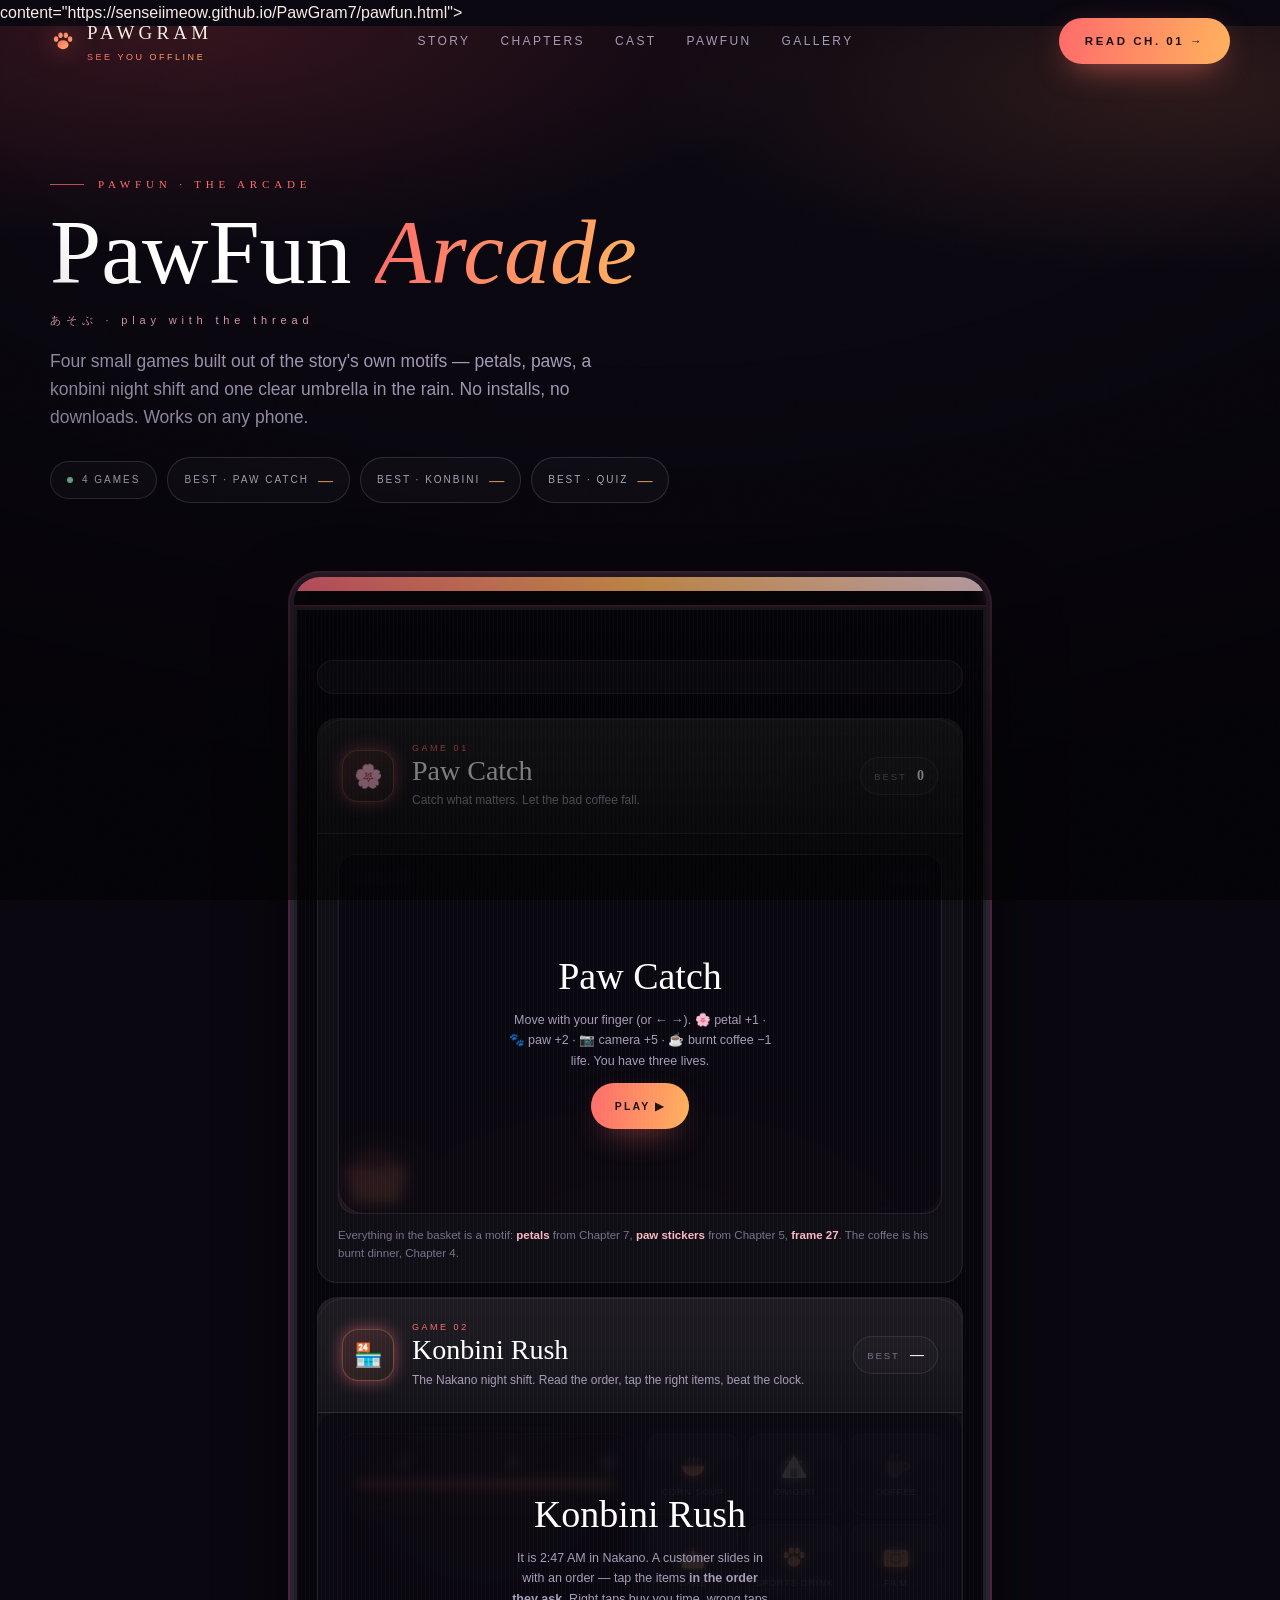
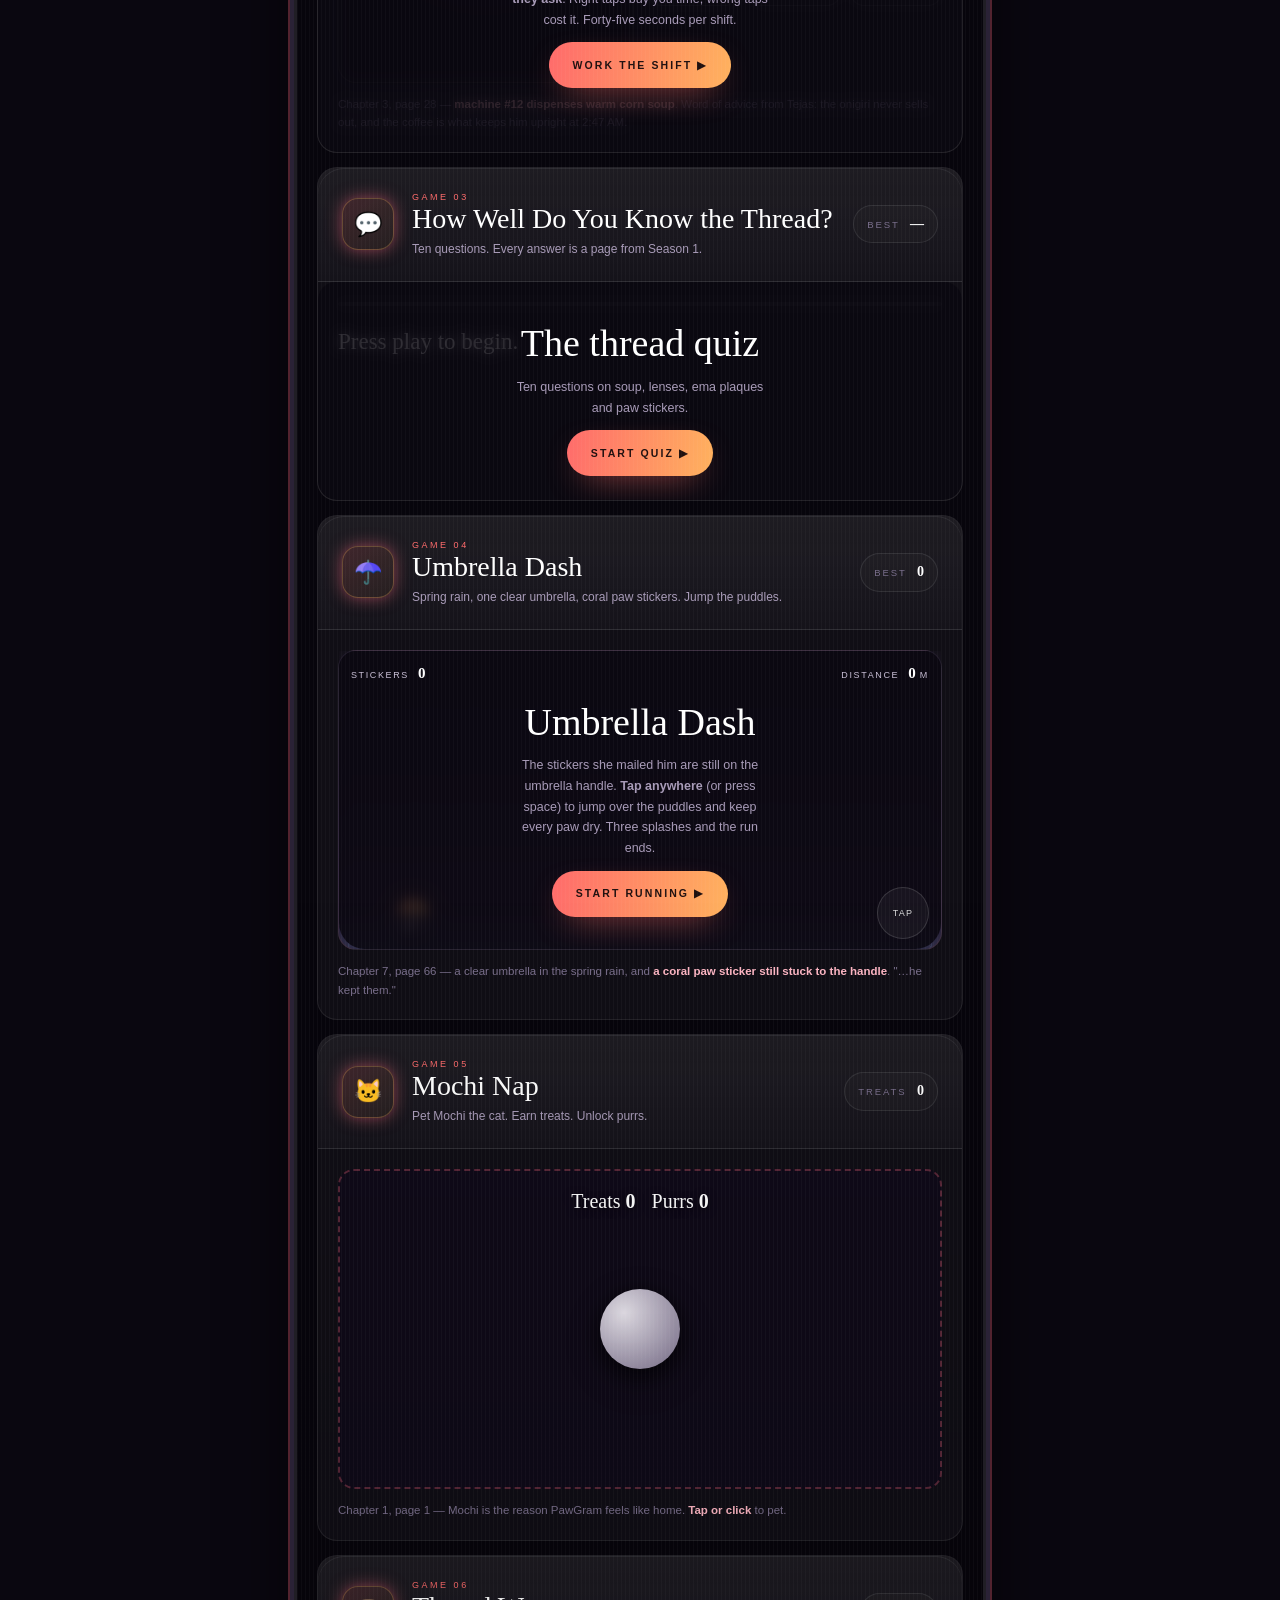
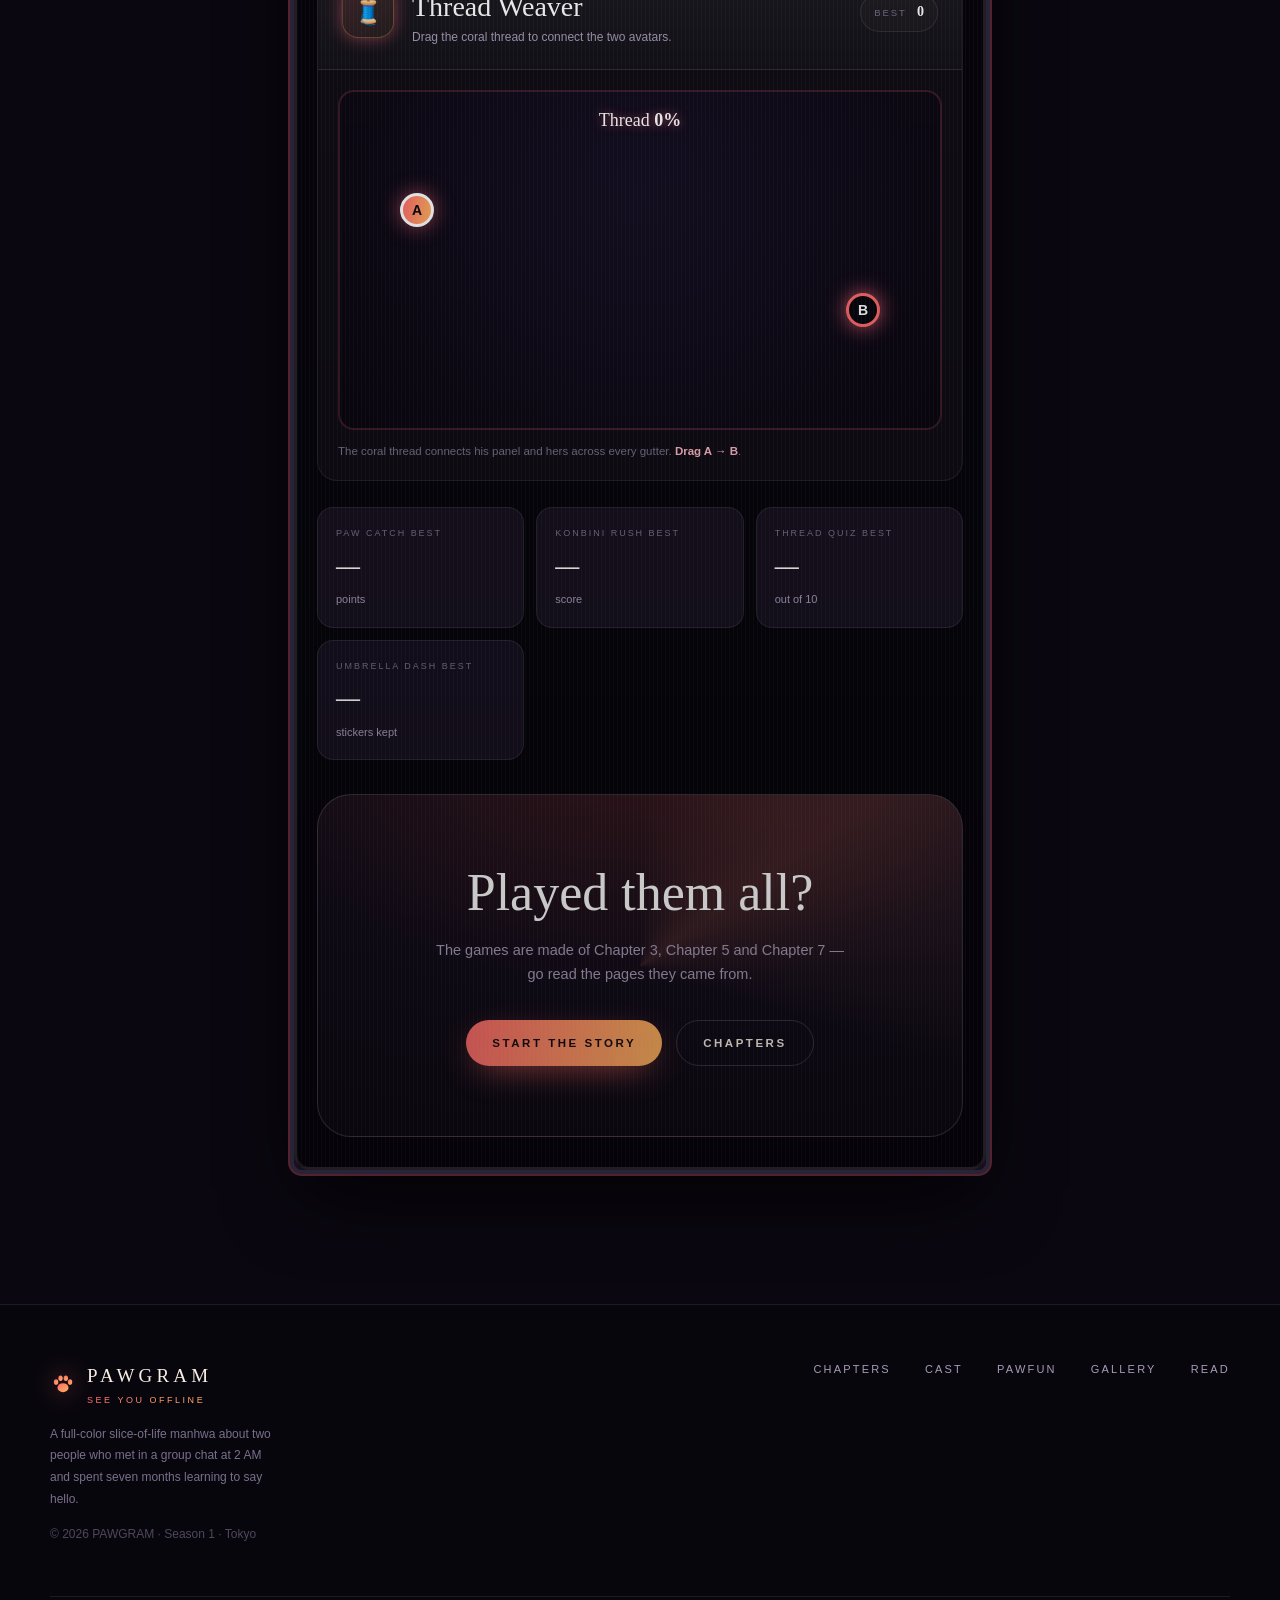
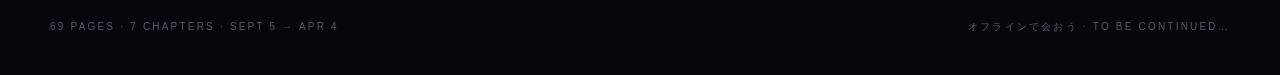
==== commit 006b1edb: "Phase 3h: PawFun arcade upgrade — retro cabinet shell, neon marquee, confetti, 2 new games (Mochi Na" ====
--- a/pawfun.html
+++ b/pawfun.html
@@ -23,7 +23,13 @@
 <link rel="manifest" href="manifest.webmanifest">
 <link rel="icon" href="data:image/svg+xml,%3Csvg xmlns='http://www.w3.org/2000/svg' viewBox='0 0 24 24'%3E%3Cdefs%3E%3ClinearGradient id='g' x1='0' y1='0' x2='1' y2='1'%3E%3Cstop offset='0' stop-color='%23ff6b6b'/%3E%3Cstop offset='1' stop-color='%23ffb25e'/%3E%3C/linearGradient%3E%3C/defs%3E%3Cellipse cx='12' cy='15.4' rx='5.1' ry='4.1' fill='url(%23g)'/%3E%3Cellipse cx='5.6' cy='10.2' rx='2.05' ry='2.6' fill='url(%23g)'/%3E%3Cellipse cx='9.7' cy='6.6' rx='2' ry='2.55' fill='url(%23g)'/%3E%3Cellipse cx='14.6' cy='6.6' rx='2' ry='2.55' fill='url(%23g)'/%3E%3Cellipse cx='18.5' cy='10.2' rx='2.05' ry='2.6' fill='url(%23g)'/%3E%3C/svg%3E">
 <link rel="apple-touch-icon" href="art/apple-touch-icon.png">
-<link rel="apple-touch-icon" href="art/apple-touch-icon.png"></head>
+<link rel="apple-touch-icon" href="art/apple-touch-icon.png">
+<link rel="preconnect" href="https://fonts.googleapis.com">
+<link rel="preconnect" href="https://fonts.gstatic.com" crossorigin>
+<link href="https://fonts.googleapis.com/css2?family=Bubblegum+Sans&family=Inter:wght@400;600;800&family=Noto+Sans+JP:wght@400;700&display=swap" rel="stylesheet">
+<link rel="stylesheet" href="pawgram.css">
+<link rel="stylesheet" href="pawfun.css">
+</head>
 <body>
 <div id="loader">
   <div class="lglow"></div>
@@ -1004,6 +1010,13 @@
 </section>
 
 <section class="games" id="pawfun"><div class="wrap">
+  <div class="confetti" id="confetti"></div>
+
+  <div class="arcade-shell">
+    <div class="cabinet">
+      <div class="marquee-neon"></div>
+      <div class="cabinet-screen">
+        <div class="highscores" id="highscores"></div>
 
   <!-- ============ 1 · PAW CATCH ============ -->
   <article class="gamecard rv">
@@ -1124,6 +1137,44 @@
     </div>
   </article>
 
+  <!-- ============ 5 · MOCHI NAP ============ -->
+  <article class="gamecard rv">
+    <div class="gamehead">
+      <div class="ico">🐱</div>
+      <div class="ttl"><div class="n">Game 05</div><h3>Mochi Nap</h3>
+        <p>Pet Mochi the cat. Earn treats. Unlock purrs.</p></div>
+      <div class="gstat" style="margin:0"><span>Treats <b id="mBest">0</b></span></div>
+    </div>
+    <div class="gamebody">
+      <div class="mochi-wrap">
+        <div class="mochi-hud"><span>Treats <b id="mScore">0</b></span><span>Purrs <b id="mPurrs">0</b></span></div>
+        <div class="mochi-cat" id="mochiCat" role="button" aria-label="Pet Mochi"></div>
+        <div class="mochi-msg" id="mochiMsg">Mochi loves you.</div>
+      </div>
+      <p class="hint">Chapter 1, page 1 — Mochi is the reason PawGram feels like home. <b>Tap or click</b> to pet.</p>
+    </div>
+  </article>
+
+  <!-- ============ 6 · THREAD WEAVER ============ -->
+  <article class="gamecard rv">
+    <div class="gamehead">
+      <div class="ico">🧵</div>
+      <div class="ttl"><div class="n">Game 06</div><h3>Thread Weaver</h3>
+        <p>Drag the coral thread to connect the two avatars.</p></div>
+      <div class="gstat" style="margin:0"><span>Best <b id="wBest">0</b></span></div>
+    </div>
+    <div class="gamebody">
+      <div class="thread-wrap">
+        <div class="thread-hud"><span>Thread <b id="wProgress">0%</b></span></div>
+        <canvas class="canvas-thread" id="threadCanvas" width="600" height="340"></canvas>
+        <div class="thread-node" id="nodeA" style="left:10%;top:30%">A</div>
+        <div class="thread-node end" id="nodeB" style="right:10%;bottom:30%">B</div>
+        <div class="thread-msg" id="threadMsg">Drag node A to node B to complete the thread.</div>
+      </div>
+      <p class="hint">The coral thread connects his panel and hers across every gutter. <b>Drag A → B</b>.</p>
+    </div>
+  </article>
+
   <div class="arcadefoot rv">
     <div class="af"><small>Paw Catch best</small><b data-best="catch">—</b><span>points</span></div>
     <div class="af"><small>Konbini Rush best</small><b data-best="konbini">—</b><span>score</span></div>
@@ -1139,7 +1190,12 @@
       <a class="btn ghost" href="chapters.html">Chapters</a>
     </div>
   </div>
-</div></section>
+
+        </div> <!-- cabinet-screen -->
+      </div> <!-- cabinet -->
+    </div> <!-- arcade-shell -->
+  </div> <!-- wrap -->
+</section>
 
 <footer class="site"><div class="wrap">
   <div class="fgrid">
@@ -2143,4 +2199,5 @@
     b.onclick = function(){ b.style.display='none'; deferredPrompt.prompt(); }; }
 });
 </script>
+<script src="pawgram.js"></script>
 </body></html>
--- a/pawgram.css
+++ b/pawgram.css
@@ -0,0 +1,294 @@
+/* ==========================================================
+   PAWGRAM · Gen-Z Design System v2
+   Coral thread · Tokyo night arcade · Webtoon sticker-book
+   ========================================================== */
+
+/* ---------- palette ---------- */
+:root {
+  --ink:#0a0710;
+  --ink2:#120d1a;
+  --card:#171120;
+  --card2:#1e1629;
+  --line:rgba(255,255,255,.09);
+  --line2:rgba(255,255,255,.16);
+
+  --coral:#ff6b81;
+  --coral-glow:#ff6b81;
+  --amber:#ffb25e;
+  --sakura:#ffb7c5;
+  --plum:#8c2f39;
+  --lavender:#c3b1e1;
+  --vending:#ffe66d;
+  --mint:#98fb98;
+  --aqua:#7fffd4;
+
+  --cream:#f8eee4;
+  --mute:#a89bb8;
+  --mute2:#7a6f8c;
+
+  --grad:linear-gradient(100deg,var(--coral),var(--amber));
+  --grad-soft:linear-gradient(135deg,rgba(255,107,129,.16),rgba(255,178,94,.06));
+  --thread:var(--coral);
+
+  --display:'Bubblegum Sans','Noto Sans JP',cursive;
+  --sans:'Inter',system-ui,-apple-serif,sans-serif;
+  --jp:'Noto Sans JP',sans-serif;
+
+  --r:18px;
+  --ease:cubic-bezier(.23,1,.32,1);
+  --bounce:cubic-bezier(.34,1.56,.64,1);
+
+  --radius-pill:999px;
+}
+
+/* ---------- typography ---------- */
+h1,h2,h3,h4,.big,.pgnum,.role,.handle,.kicker{font-family:var(--display);}
+body,input,button,select,textarea,p,.lede,.num small{font-family:var(--sans);}
+
+.kata{font-family:var(--jp);letter-spacing:.28em;}
+
+/* ---------- reduced motion toggle ---------- */
+body.reduced-motion *,
+body.reduced-motion{
+  animation-duration:.001s!important;
+  animation-iteration-count:1!important;
+  transition-duration:.001s!important;
+  scroll-behavior:auto!important;
+}
+body.reduced-motion .rv{opacity:1;transform:none;filter:none;}
+
+/* ---------- thread path (SVG) ---------- */
+:root{--season-hue:280deg;}
+.thread-svg{
+  position:fixed; inset:0; z-index:1; pointer-events:none;
+  overflow:visible;
+}
+.thread-svg path{
+  fill:none;
+  stroke:var(--thread);
+  stroke-width:3;
+  stroke-linecap:round;
+  stroke-linejoin:round;
+  filter:drop-shadow(0 0 10px rgba(255,107,129,.6));
+}
+
+/* ---------- chapters rail drag ---------- */
+.rail{display:flex;gap:16px;overflow-x:auto;scroll-snap-type:x mandatory;
+  padding:4px 0 24px;scrollbar-width:none;}
+.rail::-webkit-scrollbar{display:none;}
+.rail.dragging{cursor:grabbing;}
+.rail.dragging .chip{cursor:grabbing;}
+.chip{scroll-snap-align:start;min-width:min(300px,92vw);position:relative;}
+
+/* ---------- season hue body tint ---------- */
+body.season-tint{background:radial-gradient(circle at 50% 30%,hsl(var(--season-hue),40%,12%) 0%,var(--ink) 60%);}
+
+/* ---------- chapter chip enhancements ---------- */
+.chip .wash{position:absolute;inset:0;border-radius:24px;opacity:.5;filter:blur(20px);z-index:-1;}
+.chip h4{font-family:var(--sans);font-size:clamp(16px,2.5vw,20px);margin:10px 0 6px;}
+.chip .when{font-size:10px;letter-spacing:.2em;text-transform:uppercase;color:var(--mute2);margin-bottom:8px;}
+.chip p{font-size:14px;line-height:1.6;color:var(--mute);margin-bottom:14px;}
+.chip .go{font-size:11px;letter-spacing:.2em;text-transform:uppercase;color:var(--coral);font-weight:700;}
+.chip .thumb{width:56px;height:56px;border-radius:12px;background:var(--line2);margin-top:10px;}
+
+/* ---------- day/night toggle ---------- */
+body.day-mode{
+  --ink:#f4f1f8; --ink2:#e9e5ef; --card:#ffffff; --card2:#f7f5fa;
+  --line:rgba(0,0,0,.08); --line2:rgba(0,0,0,.12);
+  --cream:#0a0710; --mute:#6b637a; --mute2:#8a8299;
+  --coral:#d44f62; --amber:#e08a3e; --sakura:#c87da8;
+}
+body.day-mode .hero{background:radial-gradient(150% 100% at 40% 30%,#fff0f4 0%,#f4f1f8 55%,#e9e5ef 100%);}
+body.day-mode .phone{background:#ffffff;border-color:rgba(0,0,0,.08);box-shadow:0 20px 60px rgba(0,0,0,.08);}
+body.day-mode .bub.theirs{background:#f7f5fa;border-color:rgba(0,0,0,.08);color:#0a0710;}
+body.day-mode #drawer{background:rgba(244,241,248,.96);}
+body.day-mode .drawer-bg{background:rgba(244,241,248,.96);}
+#themeToggle{font-size:16px;border-radius:50%;width:40px;height:40px;display:grid;place-items:center;
+  border:1px solid var(--line);background:var(--card);color:var(--cream);cursor:pointer;}
+#themeToggle:hover{border-color:var(--coral);color:var(--coral);}
+body.day-mode #themeToggle{color:#0a0710;border-color:rgba(0,0,0,.2);}
+
+/* ---------- cast cards ---------- */
+.pcard{transition:transform .4s var(--ease),box-shadow .3s;cursor:pointer;}
+.pcard.flipped{transform:rotateY(180deg);}
+.pcard .hbar .fill{height:8px;border-radius:4px;background:var(--grad);width:0;transition:none;}
+.pcard .hbar .track{height:8px;border-radius:4px;background:var(--line2);overflow:hidden;}
+
+/* ---------- reader pages ---------- */
+.reader-progress{position:sticky;top:0;height:4px;z-index:50;background:var(--grad);
+  width:0%;transition:width .1s linear;box-shadow:0 0 14px rgba(255,107,129,.6);}
+.reader-reactions{position:sticky;bottom:24px;left:50%;transform:translateX(-50%);
+  display:flex;gap:10px;z-index:50;opacity:0;transition:opacity .3s;}
+.reader-reactions.show{opacity:1;}
+.reaction{width:44px;height:44px;border-radius:50%;border:2px solid var(--line);
+  background:var(--card);color:var(--cream);font-size:20px;cursor:pointer;
+  transition:all .2s var(--ease);display:flex;align-items:center;justify-content:center;}
+.reaction:hover{border-color:var(--coral);transform:scale(1.2);color:var(--coral);}
+.reaction.active{border-color:var(--coral);background:rgba(255,107,129,.15);color:var(--coral);}
+.reader-nav{position:sticky;bottom:80px;left:50%;transform:translateX(-50%);
+  display:flex;gap:16px;z-index:50;opacity:0;transition:opacity .3s;}
+.reader-nav.show{opacity:1;}
+.reader-nav .btn{padding:10px 20px;border-radius:var(--radius-pill);border:1px solid var(--line);
+  background:var(--card);color:var(--cream);font-size:12px;cursor:pointer;}
+.reader-nav .btn:hover{border-color:var(--coral);color:var(--coral);}
+
+/* ---------- custom cursor ---------- */
+#paw-cursor{
+  position:fixed;
+  width:34px;height:34px;
+  left:0;top:0;
+  z-index:9999;
+  pointer-events:none;
+  transform:translate(-50%,-50%);
+  background:url('data:image/svg+xml;utf8,<svg xmlns="http://www.w3.org/2000/svg" viewBox="0 0 24 24" fill="%23ff6b81"><path d="M12 15.4c-2.82 0-5.1-2.28-5.1-5.1S9.18 5.2 12 5.2s5.1 2.28 5.1 5.1-2.28 5.1-5.1 5.1zM5.6 10.2c-1.43 0-2.6-1.17-2.6-2.6S4.17 5 5.6 5s2.6 1.17 2.6 2.6-1.17 2.6-2.6 2.6zM9.7 6.6c-1.11 0-2-.9-2-2S8.59 2.6 9.7 2.6s2 .9 2 2-.9 2-2 2zM14.6 6.6c-1.11 0-2-.9-2-2S13.49 2.6 14.6 2.6s2 .9 2 2-.9 2-2 2zM18.5 10.2c-1.43 0-2.6-1.17-2.6-2.6S17.07 5 18.5 5s2.6 1.17 2.6 2.6-1.17 2.6-2.6 2.6z"/></svg>') center/contain no-repeat;
+  will-change:transform;
+  opacity:0;
+  transition:transform .18s cubic-bezier(.2,.8,.2,1), opacity .2s ease, filter .2s ease;
+  filter:drop-shadow(0 4px 12px rgba(255,107,129,.5));
+}
+#paw-cursor.visible{opacity:1;}
+#paw-cursor.state-read{filter:hue-rotate(180deg) drop-shadow(0 0 16px rgba(255,107,129,.8));transform:translate(-50%,-50%) scale(1.2);}
+#paw-cursor.state-play{filter:hue-rotate(-40deg) drop-shadow(0 0 16px rgba(255,178,94,.8));transform:translate(-50%,-50%) scale(1.3);}
+#paw-cursor.state-drag{filter:hue-rotate(90deg);transform:translate(-50%,-50%) scale(1.1);}
+#paw-cursor.state-heart{background:url('data:image/svg+xml;utf8,<svg xmlns="http://www.w3.org/2000/svg" viewBox="0 0 24 24" fill="%23ffb7c5"><path d="M12 21.35l-1.45-1.32C5.4 15.36 2 12.28 2 8.5 2 5.42 4.42 3 7.5 3c1.74 0 3.41.81 4.5 2.09C13.09 3.81 14.76 3 16.5 3 19.58 3 22 5.42 22 8.5c0 3.78-3.4 6.86-8.55 11.54L12 21.35z"/></svg>') center/contain no-repeat;
+  transform:translate(-50%,-50%) scale(1.4) rotate(15deg);
+}
+body.touch-device #paw-cursor{display:none !important;}
+
+/* ---------- cursor trail ---------- */
+.cursor-trail{
+  position:fixed;z-index:9998;pointer-events:none;
+  width:10px;height:10px;
+  border-radius:50%;
+  background:var(--sakura);
+  opacity:0;
+  transform:translate(-50%,-50%);
+  will-change:transform,opacity;
+}
+
+/* ---------- nav ---------- */
+header.nav{
+  position:fixed;top:0;left:0;right:0;
+  z-index:60;
+  padding:16px 0;
+  border-bottom:1px solid transparent;
+  transition:transform .35s var(--ease),background .4s,border-color .4s,backdrop-filter .4s;
+  will-change:transform;
+}
+header.nav.hidden{transform:translateY(-120%);}
+header.nav.solid{
+  background:rgba(10,7,16,.65);
+  backdrop-filter:blur(20px) saturate(1.3);
+  border-bottom-color:var(--line);
+  padding:10px 0;
+}
+
+.nav-glass{
+  background:rgba(255,255,255,.04);
+  border:1px solid rgba(255,255,255,.1);
+  border-radius:var(--radius-pill);
+  backdrop-filter:blur(16px) saturate(1.2);
+}
+
+/* ---------- loader ---------- */
+#loader{position:fixed;inset:0;z-index:100;display:grid;place-items:center;overflow:hidden;
+  background:radial-gradient(120% 90% at 50% 42%,#241428 0%,#140d1c 46%,#07050c 100%);
+  transition:opacity .7s var(--ease),visibility .7s;}
+#loader.gone{opacity:0;visibility:hidden;}
+
+.battery{
+  width:min(240px,70vw);height:34px;border-radius:10px;
+  border:3px solid rgba(255,255,255,.12);
+  position:relative;overflow:hidden;margin:0 auto 14px;
+}
+.battery-fill{
+  position:absolute;left:0;top:0;height:100%;width:4%;
+  background:linear-gradient(90deg,var(--coral),var(--amber));
+  box-shadow:0 0 20px rgba(255,107,129,.6);border-radius:7px;
+  transition:none;
+}
+.battery-cap{
+  position:absolute;right:-8px;top:50%;transform:translateY(-50%);
+  width:8px;height:14px;border-radius:0 2px 2px 0;background:#2a1428;
+}
+.battery-msg{font-size:9px;letter-spacing:.3em;text-transform:uppercase;color:var(--mute2);
+  text-align:center;margin-top:10px;min-height:12px;}
+
+.paw-walk{position:absolute;bottom:60px;left:50%;transform:translateX(-50%);
+  width:44px;height:44px;filter:drop-shadow(0 4px 12px rgba(255,107,129,.6));opacity:0;
+  animation:pawWalk 2.2s cubic-bezier(.4,0,.2,1) infinite;}
+@keyframes pawWalk{
+  0%,100%{transform:translateX(-50%) translateY(0) rotate(-5deg);}
+  50%{transform:translateX(-50%) translateY(-12px) rotate(5deg);}
+}
+
+.lname span{opacity:0;transform:translateY(14px);animation:lchar .6s var(--ease) forwards;}
+@keyframes lchar{to{opacity:1;transform:none;}}
+
+@keyframes eggPop{from{transform:scale(.6) rotate(-8deg);opacity:0;}to{transform:scale(1) rotate(0);opacity:1;}}
+
+/* ---------- hero ---------- */
+.hero{min-height:100svh;display:grid;place-items:center;position:relative;overflow:hidden;
+  background:radial-gradient(150% 100% at 40% 30%,#1a0f24 0%,#0a0710 55%,#050409 100%);}
+.hero canvas#tokyo{position:absolute;inset:0;z-index:1;width:100%;height:100%;opacity:.45;}
+.hero .wrap{z-index:4;text-align:center;padding-top:20px;}
+.hero h1 span{display:inline-block;}
+.hero .badge{display:inline-block;padding:6px 16px;border:1px solid var(--coral);
+  border-radius:var(--radius-pill);font-size:11px;letter-spacing:.2em;text-transform:uppercase;
+  color:var(--cream);background:rgba(255,107,129,.1);}
+.hero .jp{font-family:var(--jp);font-size:clamp(16px,3vw,22px);color:var(--amber);
+  letter-spacing:.25em;opacity:.9;}
+.hero .logline{max-width:min(720px,88vw);margin:22px auto 0;font-size:clamp(14px,1.5vw,18px);
+  line-height:1.7;color:var(--mute);opacity:0;}
+.hero-cta{display:flex;gap:12px;justify-content:center;margin-top:24px;}
+.hero-cta .btn{padding:12px 26px;border-radius:var(--radius-pill);font-weight:700;
+  letter-spacing:.1em;text-transform:uppercase;font-size:13px;transition:all .3s var(--ease);}
+.hero-cta .btn:hover{box-shadow:0 0 24px rgba(255,107,129,.5);transform:translateY(-2px);}
+.hero-stats{display:flex;justify-content:center;gap:24px;margin-top:30px;opacity:0;}
+.hero-stats div{text-align:center;}
+.hero-stats span{font-family:var(--display);font-size:clamp(20px,3vw,32px);color:var(--coral);
+  display:block;}
+.hero-stats b{font-size:11px;text-transform:uppercase;letter-spacing:.18em;color:var(--mute2);}
+.scrollcue{position:absolute;bottom:34px;left:50%;transform:translateX(-50%);z-index:4;
+  color:var(--mute2);font-size:11px;letter-spacing:.2em;text-transform:uppercase;
+  animation:scrollBounce 2.5s ease-in-out infinite;}
+.scrollcue i{display:inline-block;width:10px;height:10px;border-right:2px solid var(--coral);
+  border-bottom:2px solid var(--coral);transform:rotate(45deg);margin-left:6px;}
+@keyframes scrollBounce{0%,100%{transform:translateX(-50%) translateY(0);}50%{transform:translateX(-50%) translateY(-8px);}}
+
+/* ---------- phone mock ---------- */
+.phonestage{position:relative;z-index:4;max-width:320px;margin:28px auto 0;opacity:0;}
+.phone{background:var(--card2);border:2px solid var(--line);border-radius:34px;
+  padding:18px 12px 22px;box-shadow:0 20px 60px rgba(0,0,0,.6);}
+.notch{width:110px;height:16px;border-radius:0 0 12px 12px;background:var(--ink2);margin:0 auto 12px;}
+.chatbar{display:flex;align-items:center;gap:10px;margin-bottom:10px;}
+.avatar{width:30px;height:30px;border-radius:50%;background:var(--grad);display:flex;align-items:center;
+  justify-content:center;font-weight:800;font-size:13px;color:#000;}
+.who{flex:1;min-width:0;}
+.who .handle{font-size:11px;font-weight:700;color:#fff;}
+.who small{font-size:8px;color:var(--mute2);text-transform:uppercase;letter-spacing:.1em;}
+.chatlog{height:260px;overflow-y:auto;display:flex;flex-direction:column;gap:8px;padding:0 4px;
+  scrollbar-width:none;}
+.chatlog::-webkit-scrollbar{display:none;}
+.bub{max-width:78%;padding:8px 12px;border-radius:14px;font-size:13px;line-height:1.5;
+  animation:bubIn .35s var(--ease) both;}
+.bub.mine{align-self:flex-end;background:var(--coral);color:#000;border-bottom-right-radius:2px;}
+.bub.theirs{align-self:flex-start;background:var(--card);border:1px solid var(--line);
+  color:var(--cream);border-bottom-left-radius:2px;}
+@keyframes bubIn{from{opacity:0;transform:translateY(10px);}to{opacity:1;transform:none;}}
+.chatinput{display:flex;align-items:center;gap:8px;margin-top:10px;padding-top:8px;
+  border-top:1px solid var(--line);}
+.chatinput span{font-size:11px;color:var(--mute2);flex:1;}
+.chatinput b{font-size:16px;color:var(--coral);}
+
+/* ---------- marquee ---------- */
+.marquee{overflow:hidden;background:rgba(255,255,255,.03);border-top:1px solid var(--line);
+  border-bottom:1px solid var(--line);padding:10px 0;}
+.mtrack{display:inline-block;animation:marq 20s linear infinite;white-space:nowrap;
+  font-family:var(--display);font-size:clamp(14px,2vw,20px);color:var(--cream);letter-spacing:.05em;}
+.mtrack span{margin:0 18px;display:inline-block;}
+@keyframes marq{from{transform:translateX(0);}to{transform:translateX(-50%);}}
+
+/* ---------- chat bubbles (cast section reuse) ---------- */
+.bubbles{display:flex;flex-direction:column;gap:8px;}
+.bubbles .bub{margin:0;}
--- a/pawfun.css
+++ b/pawfun.css
@@ -0,0 +1,144 @@
+/* ==========================================================
+   PAWFUN · Arcade cabinet + confetti + 2 new games
+   Retro cabinet · Neon marquee · Sticker-motif UI
+   ========================================================== */
+
+/* ---------- arcade shell ---------- */
+.arcade-shell{
+  position:relative;
+  max-width:700px;
+  margin:0 auto 40px;
+  perspective:1000px;
+}
+.cabinet{
+  background:#120d1c;
+  border:4px solid #2a2236;
+  border-radius:30px 30px 12px 12px;
+  box-shadow:
+    0 0 0 2px rgba(255,107,129,.3),
+    0 30px 80px -15px rgba(0,0,0,.8),
+    inset 0 0 40px rgba(255,107,129,.05);
+  overflow:hidden;
+  position:relative;
+}
+.cabinet::before{
+  content:"";
+  position:absolute;top:0;left:0;right:0;height:14px;
+  background:linear-gradient(90deg,#ff6b81,#ffb25e,#ffd9df,#c3b1e1,#ff6b81);
+  background-size:200% 100%;
+  animation:marqueeGlow 6s linear infinite;
+  z-index:3;
+}
+@keyframes marqueeGlow{0%{background-position:200% 0;}100%{background-position:-200% 0;}}
+.marquee-neon{
+  position:relative;padding:14px 20px;
+  background:rgba(0,0,0,.6);
+  border-bottom:2px solid rgba(255,107,129,.25);
+  color:#fff;
+  font-family:var(--display);
+  font-size:clamp(18px,4vw,30px);
+  letter-spacing:.12em;
+  text-transform:uppercase;
+  text-shadow:0 0 12px rgba(255,107,129,.8),0 0 24px rgba(255,178,94,.4);
+  z-index:2;
+  overflow:hidden;white-space:nowrap;
+}
+.marquee-neon::after{
+  content:"PAWGRAM ARCADE · 6 GAMES · SEASON 1 MOTIFS · PAW CATCH · KONBINI RUSH · THREAD QUIZ · UMBRELLA DASH · MOCHI NAP · THREAD WEAVER ·";
+  position:absolute;top:50%;left:100%;transform:translateY(-50%);
+  white-space:nowrap;
+  animation:marqueeScroll 20s linear infinite;
+}
+@keyframes marqueeScroll{to{left:-100%;}}
+.cabinet-screen{
+  background:#07050c;
+  border:3px solid rgba(255,255,255,.1);
+  border-radius:0 0 16px 16px;
+  padding:26px 20px 30px;
+  min-height:520px;
+  position:relative;
+}
+.cabinet-screen::after{
+  content:"";
+  position:absolute;inset:0;
+  background:linear-gradient(rgba(18,16,28,0) 50%,rgba(0,0,0,.25) 100%),linear-gradient(90deg,rgba(255,255,255,.03) 1px,transparent 1px);
+  background-size:100% 100%,4px 4px;
+  pointer-events:none;z-index:50;
+}
+
+/* ---------- game cards inside cabinet ---------- */
+.cabinet .gamecard{
+  border:none;border-radius:20px;background:rgba(255,255,255,.04);
+  border:1px solid rgba(255,255,255,.08);margin:0 0 14px;
+  overflow:hidden;
+}
+.cabinet .gamehead{
+  background:linear-gradient(180deg,rgba(255,255,255,.06),rgba(255,255,255,.02));
+  border-bottom:1px solid rgba(255,255,255,.08);
+}
+.cabinet .ico{
+  background:var(--grad);box-shadow:0 0 16px rgba(255,107,129,.5);
+}
+.cabinet .gamebody{padding:20px;}
+
+/* ---------- confetti ---------- */
+.confetti{
+  position:fixed;inset:0;z-index:1000;pointer-events:none;overflow:hidden;
+}
+.confetti-piece{
+  position:absolute;width:8px;height:8px;background:var(--coral);
+  opacity:1;animation:confFall 1.2s ease-out forwards;
+}
+@keyframes confFall{
+  0%{transform:translateY(-10vh) rotate(0deg) scale(1);opacity:1;}
+  100%{transform:translateY(100vh) rotate(720deg) scale(0);opacity:0;}
+}
+
+/* ---------- new game: Mochi Nap ---------- */
+.mochi-wrap{position:relative;width:100%;height:320px;background:#0f0a18;border-radius:16px;
+  border:2px dashed rgba(255,107,129,.3);overflow:hidden;display:flex;align-items:center;justify-content:center;}
+.mochi-cat{
+  width:80px;height:80px;background:radial-gradient(circle at 30% 30%,#e8e4ec,#7a6f8c);
+  border-radius:50%;position:relative;cursor:pointer;
+  box-shadow:0 8px 24px rgba(0,0,0,.4);transition:transform .15s var(--ease),filter .15s;
+  filter:drop-shadow(0 4px 10px rgba(0,0,0,.5));
+}
+.mochi-cat:active{transform:scale(.9);filter:brightness(1.2);}
+.mochi-cat.petted{transform:scale(1.15) rotate(-8deg);filter:hue-rotate(40deg) brightness(1.3);}
+.mochi-hud{position:absolute;top:14px;left:50%;transform:translateX(-50%);
+  display:flex;gap:16px;font-family:var(--display);font-size:clamp(14px,3vw,20px);color:#fff;
+  text-shadow:0 2px 8px rgba(0,0,0,.6);}
+.mochi-pet{position:absolute;width:26px;height:26px;border-radius:50%;background:var(--sakura);
+  opacity:0;pointer-events:none;animation:petPop .5s var(--ease) forwards;}
+@keyframes petPop{0%{transform:translate(0,0) scale(1);opacity:1;}100%{transform:translate(0,-40px) scale(0);opacity:0;}}
+.mochi-msg{position:absolute;bottom:30px;left:50%;transform:translateX(-50%);
+  font-family:var(--display);font-size:clamp(12px,2.5vw,16px);color:var(--amber);
+  text-shadow:0 0 10px rgba(255,178,94,.6);opacity:0;transition:opacity .3s;}
+.mochi-msg.show{opacity:1;}
+
+/* ---------- new game: Thread Weaver ---------- */
+.thread-wrap{position:relative;width:100%;height:340px;background:radial-gradient(circle at 50% 30%,#161024 0%,#0a0710 100%);
+  border-radius:16px;border:2px solid rgba(255,107,129,.2);overflow:hidden;display:flex;align-items:center;justify-content:center;}
+.canvas-thread{position:absolute;inset:0;z-index:2;}
+.thread-node{
+  position:absolute;width:34px;height:34px;border-radius:50%;background:var(--grad);
+  border:3px solid #fff;box-shadow:0 0 20px rgba(255,107,129,.6);
+  cursor:grab;z-index:3;display:flex;align-items:center;justify-content:center;
+  font-weight:800;color:#0a0710;font-size:14px;user-select:none;
+}
+.thread-node:active{cursor:grabbing;transform:scale(1.1);}
+.thread-node.end{background:#0a0710;border-color:var(--coral);color:#fff;box-shadow:0 0 20px rgba(255,107,129,.8);}
+.thread-hud{position:absolute;top:14px;left:50%;transform:translateX(-50%);
+  font-family:var(--display);color:#fff;text-shadow:0 0 10px rgba(255,107,129,.6);
+  font-size:clamp(14px,3vw,18px);z-index:4;}
+.thread-msg{position:absolute;bottom:28px;left:50%;transform:translateX(-50%);
+  font-size:13px;color:var(--mute);text-align:center;max-width:80%;opacity:0;transition:opacity .3s;}
+.thread-msg.show{opacity:1;}
+
+/* ---------- high score strip ---------- */
+.highscores{display:grid;grid-template-columns:repeat(auto-fit,minmax(140px,1fr));gap:10px;
+  margin:24px 0;padding:16px;background:rgba(255,255,255,.04);
+  border-radius:16px;border:1px solid rgba(255,255,255,.08);}
+.hsitem{text-align:center;padding:10px;border-radius:12px;background:rgba(0,0,0,.3);}
+.hsitem .hslabel{font-size:9px;letter-spacing:.2em;text-transform:uppercase;color:var(--mute2);display:block;margin-bottom:4px;}
+.hsitem .hsval{font-family:var(--display);font-size:20px;color:var(--coral);font-weight:800;}
